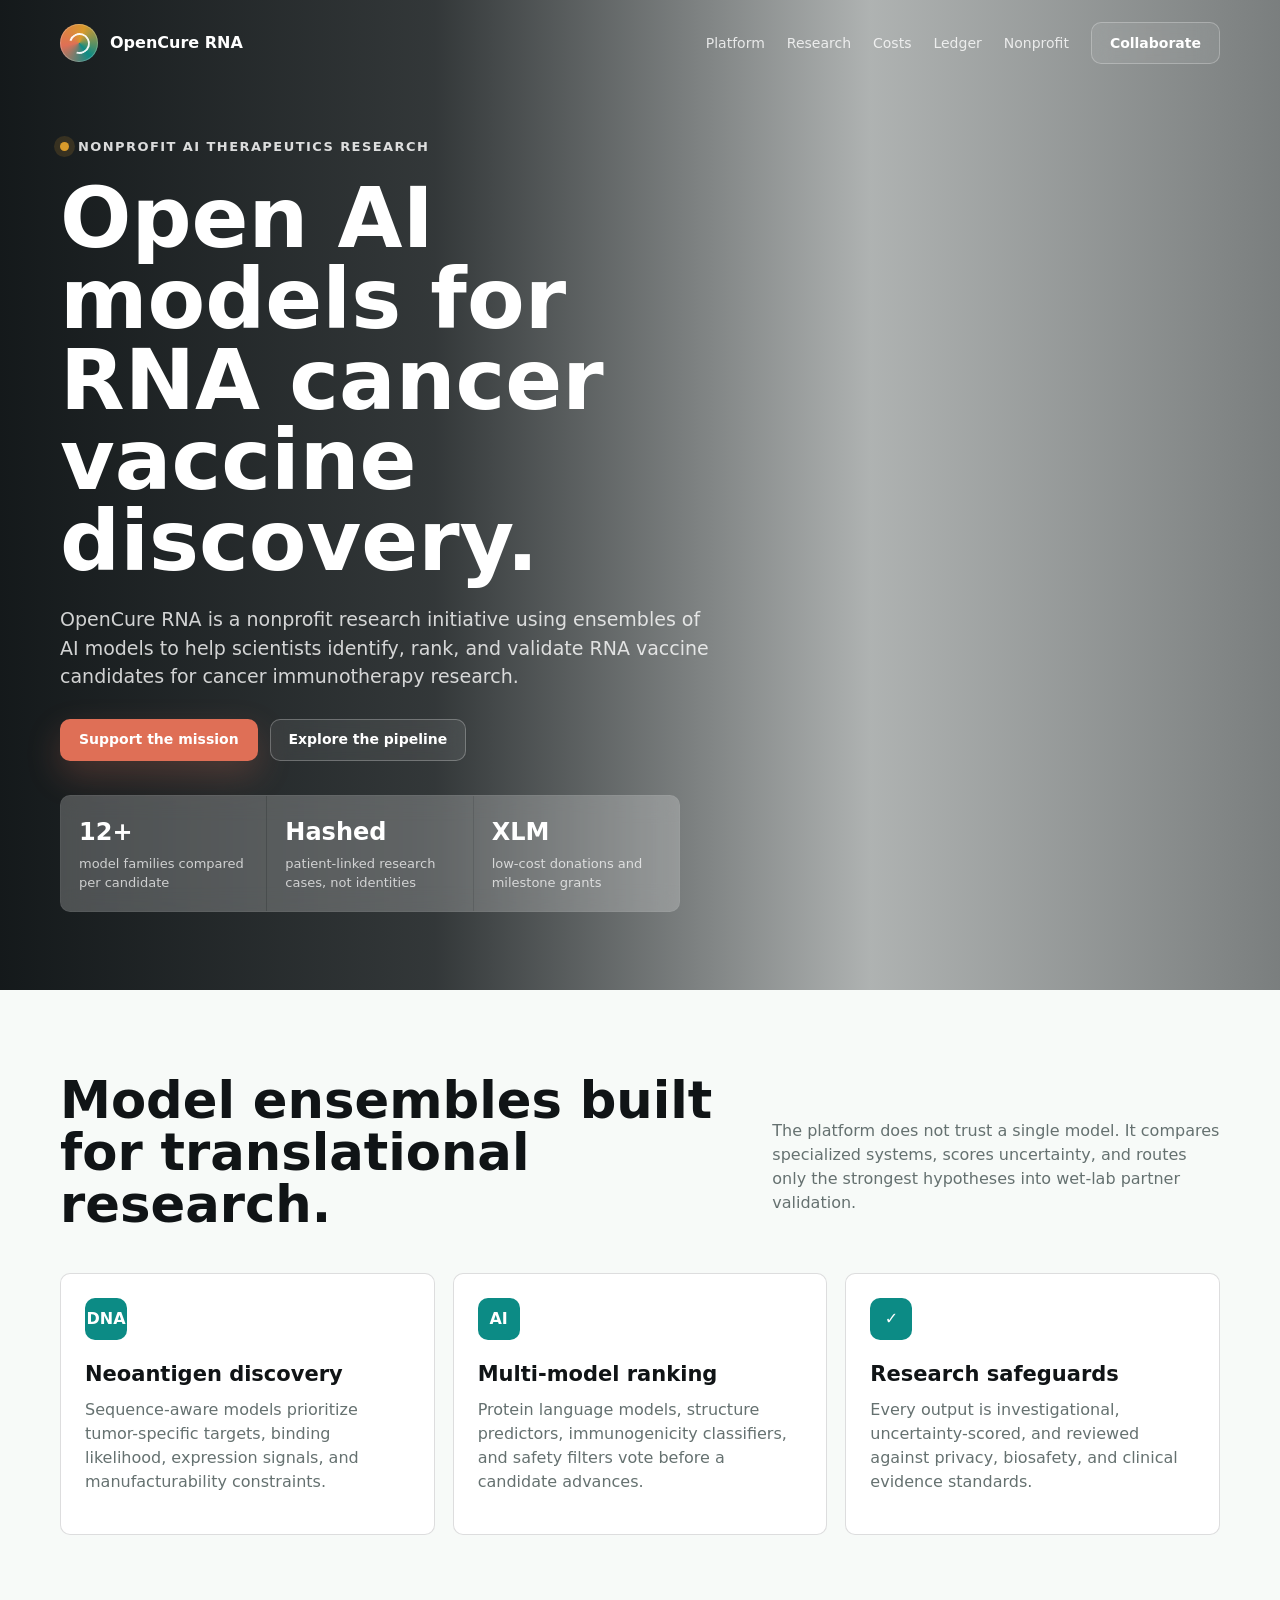
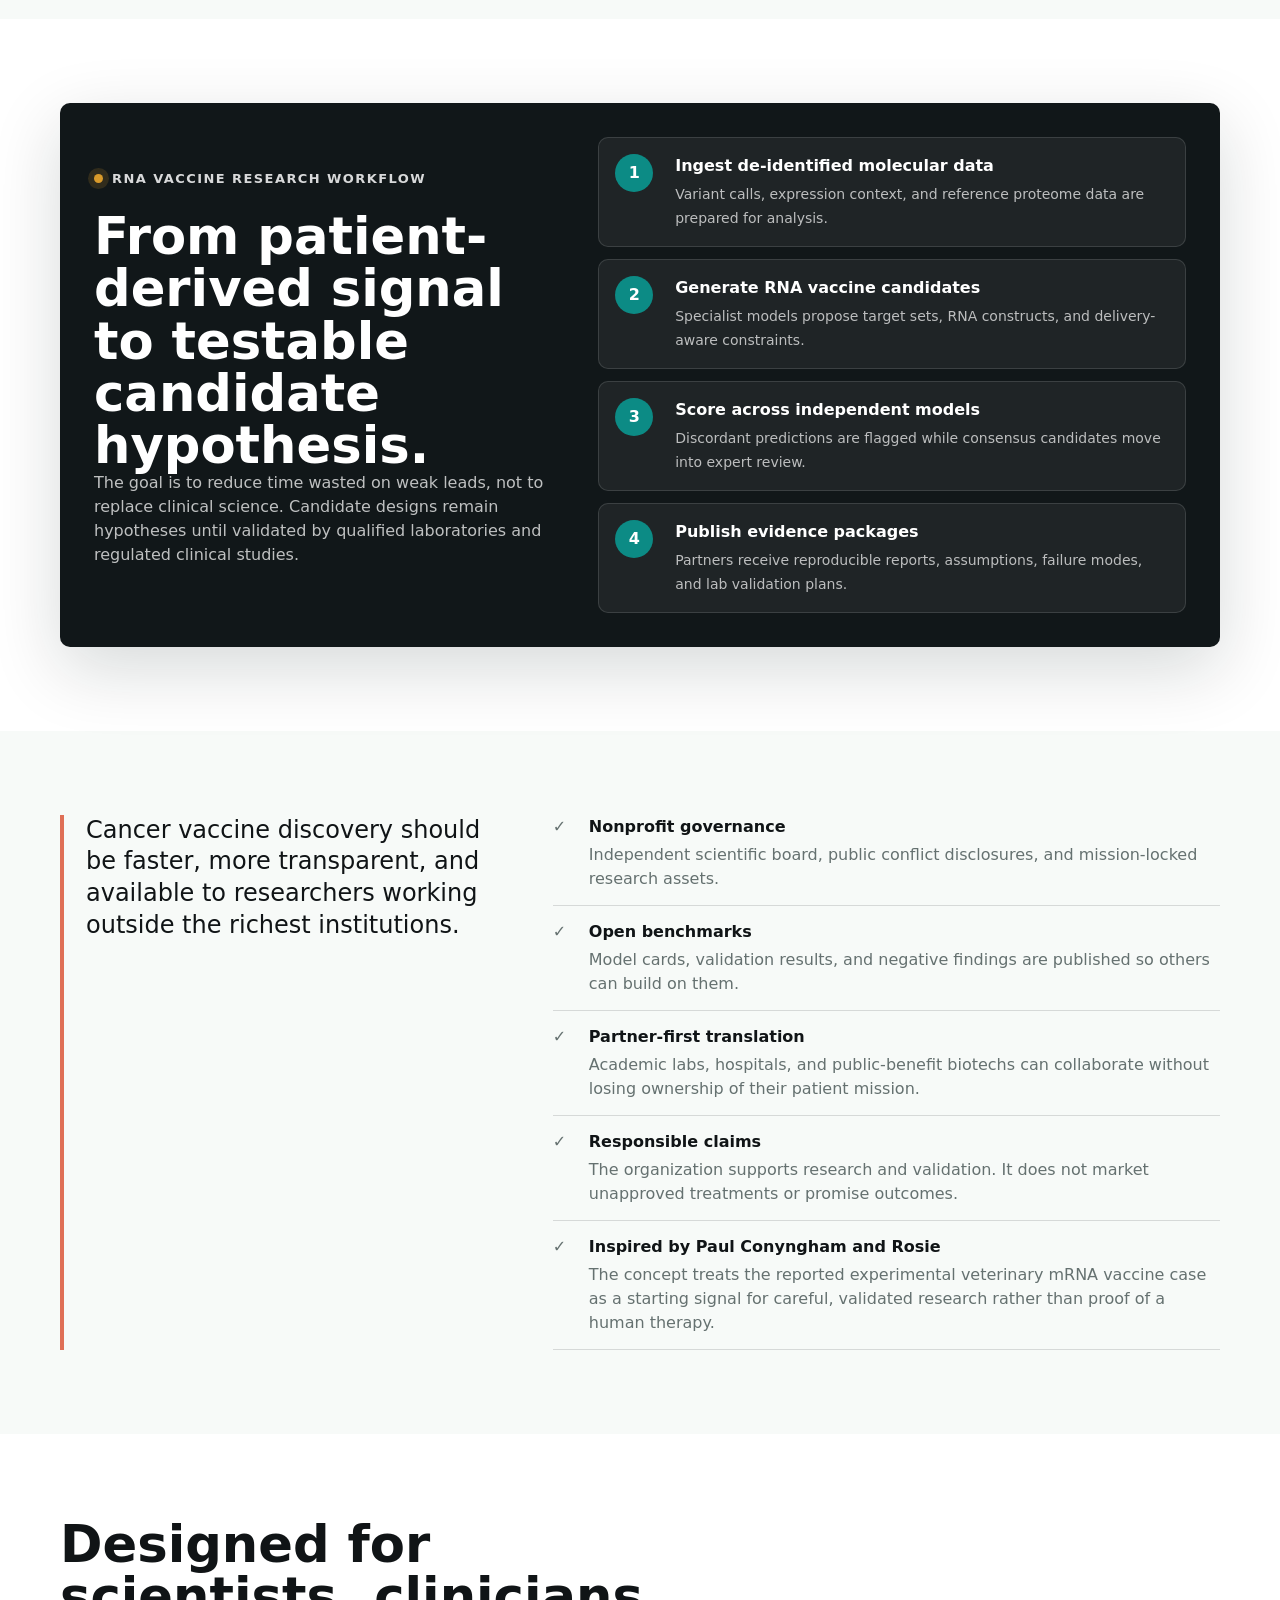
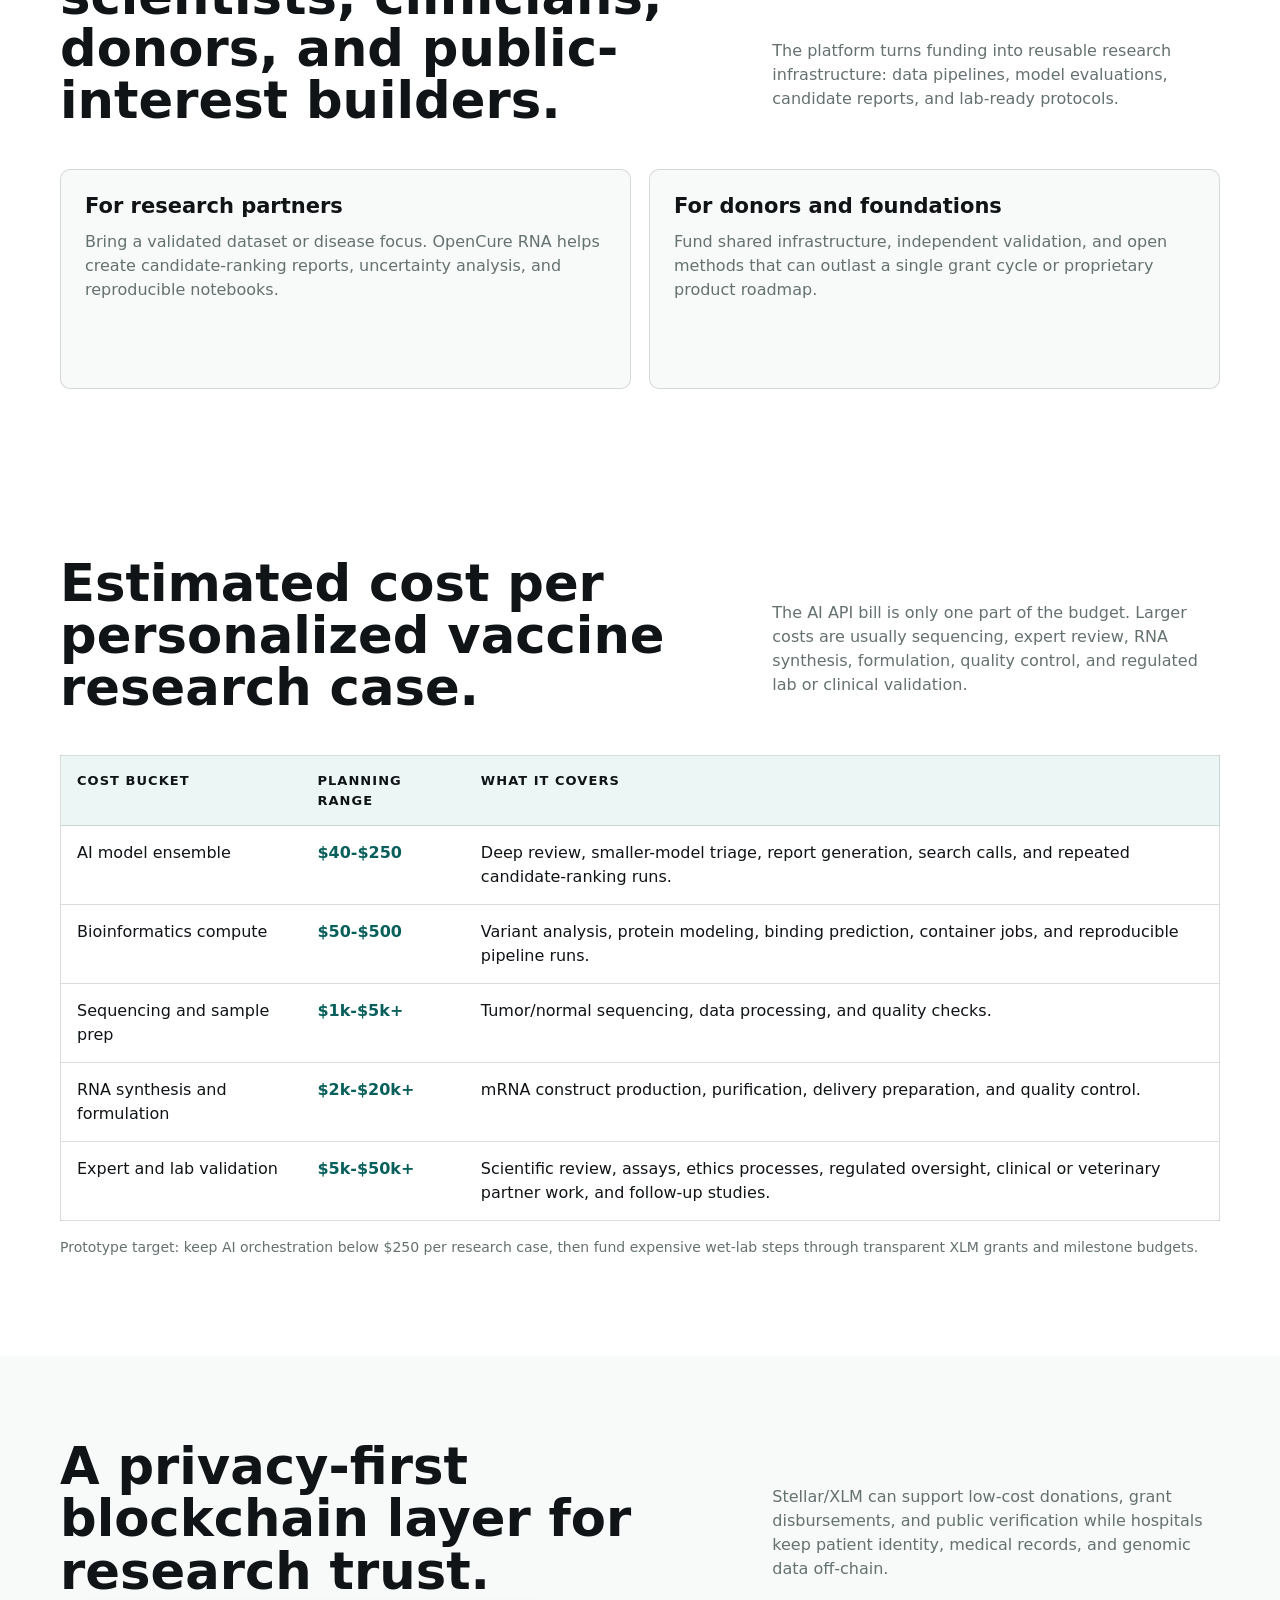
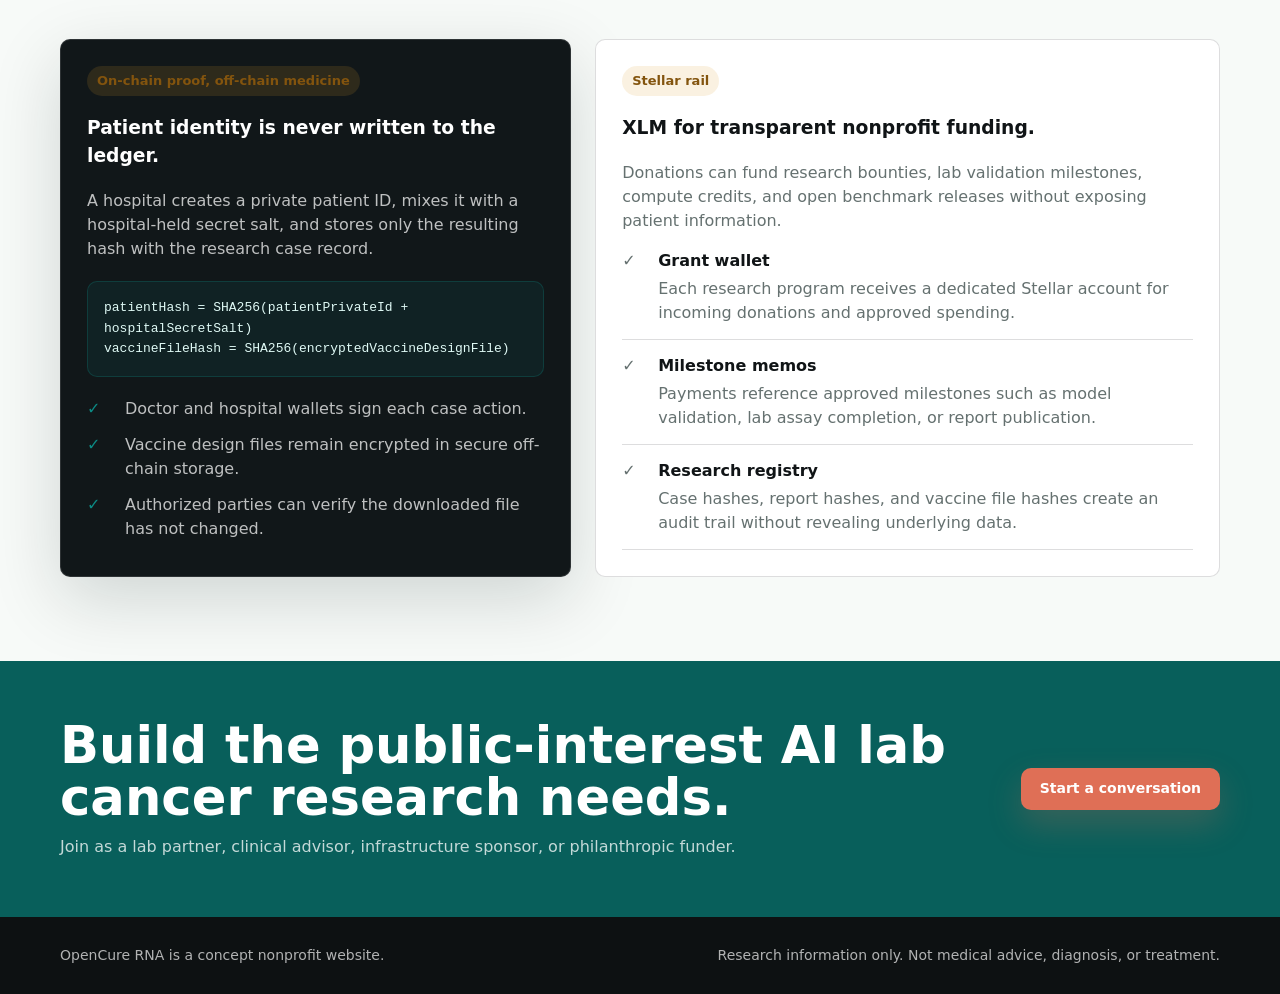
==== index.html @ 0e849177 "Add OpenCure RNA landing page" ====
<!doctype html>
<html lang="en">
<head>
  <meta charset="utf-8">
  <meta name="viewport" content="width=device-width, initial-scale=1">
  <title>OpenCure RNA | Nonprofit AI Cancer Vaccine Research</title>
  <meta name="description" content="A nonprofit AI research initiative using model ensembles to accelerate RNA cancer vaccine discovery.">
  <style>
    :root{--ink:#101416;--paper:#f7faf8;--muted:#657170;--line:rgba(16,20,22,.14);--teal:#0c8b85;--teal-dark:#085f5b;--coral:#df6f56;--amber:#d89a2b;--charcoal:#111719;--white:#fff;--radius:10px;--shadow:0 22px 70px rgba(9,22,24,.16)}
    *{box-sizing:border-box}html{scroll-behavior:smooth}body{margin:0;font-family:Inter,ui-sans-serif,system-ui,-apple-system,BlinkMacSystemFont,"Segoe UI",sans-serif;color:var(--ink);background:var(--paper);line-height:1.5}a{color:inherit;text-decoration:none}.shell{width:min(1160px,calc(100% - 40px));margin:auto}
    .hero{min-height:92vh;color:var(--white);background:linear-gradient(90deg,rgba(8,13,15,.95) 0%,rgba(8,13,15,.82) 34%,rgba(8,13,15,.30) 68%,rgba(8,13,15,.52) 100%),url("assets/rna-ai-hero.webp") center right/cover no-repeat;display:flex;flex-direction:column}.nav{display:flex;justify-content:space-between;align-items:center;gap:24px;padding:22px 0}.brand{display:flex;align-items:center;gap:12px;font-weight:800}.mark{width:38px;height:38px;border-radius:50%;display:grid;place-items:center;background:conic-gradient(from 140deg,var(--teal),var(--coral),var(--amber),var(--teal));box-shadow:0 0 0 1px rgba(255,255,255,.22) inset}.mark:before{content:"";width:17px;height:17px;border:2px solid rgba(255,255,255,.92);border-left-color:transparent;border-radius:50%;transform:rotate(-28deg)}.nav-links{display:flex;gap:22px;align-items:center;color:rgba(255,255,255,.8);font-size:14px}.nav-links a:hover{color:#fff}.button{display:inline-flex;align-items:center;justify-content:center;min-height:42px;padding:0 18px;border-radius:var(--radius);border:1px solid transparent;font-weight:750;font-size:14px;transition:.16s}.button:hover{transform:translateY(-1px)}.primary{background:var(--coral);color:#fff;box-shadow:0 14px 34px rgba(223,111,86,.24)}.secondary{border-color:rgba(255,255,255,.26);color:#fff;background:rgba(255,255,255,.08);backdrop-filter:blur(10px)}
    .hero-content{flex:1;display:grid;align-items:center;padding:48px 0 78px}.hero-copy{width:min(690px,100%)}.eyebrow{display:inline-flex;align-items:center;gap:9px;color:rgba(255,255,255,.84);font-size:13px;font-weight:800;text-transform:uppercase;letter-spacing:.11em;margin-bottom:22px}.eyebrow:before{content:"";width:9px;height:9px;border-radius:50%;background:var(--amber);box-shadow:0 0 0 6px rgba(216,154,43,.16)}h1,h2,h3,p{margin-top:0}h1{font-size:clamp(44px,7vw,84px);line-height:.96;margin-bottom:24px;max-width:820px}.hero-copy p{color:rgba(255,255,255,.8);font-size:19px;max-width:660px;margin-bottom:28px}.hero-actions{display:flex;flex-wrap:wrap;gap:12px;margin-bottom:34px}.hero-metrics{display:grid;grid-template-columns:repeat(3,minmax(120px,1fr));gap:1px;width:min(620px,100%);background:rgba(255,255,255,.16);border:1px solid rgba(255,255,255,.12);border-radius:var(--radius);overflow:hidden;backdrop-filter:blur(12px)}.metric{padding:18px;background:rgba(255,255,255,.08)}.metric strong{display:block;font-size:24px;margin-bottom:4px}.metric span{display:block;color:rgba(255,255,255,.72);font-size:13px}
    .section{padding:84px 0}.alt{background:#fff}.section-head{display:grid;grid-template-columns:minmax(0,.92fr) minmax(280px,.62fr);gap:48px;align-items:end;margin-bottom:42px}h2{font-size:clamp(32px,4vw,52px);line-height:1.02;margin-bottom:0}.section-head p,.card p,.note,.ledger-panel p{color:var(--muted)}.grid{display:grid;gap:18px}.three{grid-template-columns:repeat(3,minmax(0,1fr))}.two{grid-template-columns:repeat(2,minmax(0,1fr))}.card{border:1px solid var(--line);border-radius:var(--radius);background:#fff;padding:24px;min-height:220px}.alt .card{background:var(--paper)}.icon{width:42px;height:42px;display:grid;place-items:center;border-radius:var(--radius);color:#fff;background:var(--teal);margin-bottom:22px;font-weight:900}.card h3{font-size:21px;line-height:1.15;margin-bottom:12px}
    .pipeline{display:grid;grid-template-columns:.8fr 1fr;gap:34px;align-items:center;background:var(--charcoal);color:#fff;border-radius:var(--radius);padding:34px;box-shadow:var(--shadow)}.pipeline p{color:rgba(255,255,255,.73)}.steps{display:grid;gap:12px}.step{display:grid;grid-template-columns:46px 1fr;gap:14px;padding:16px;border:1px solid rgba(255,255,255,.13);border-radius:var(--radius);background:rgba(255,255,255,.06)}.step-num{width:38px;height:38px;border-radius:50%;display:grid;place-items:center;background:var(--teal);font-weight:800}.step strong{display:block;margin-bottom:4px}.step span{color:rgba(255,255,255,.7);font-size:14px}.manifesto{display:grid;grid-template-columns:minmax(280px,.8fr) minmax(0,1.2fr);gap:48px}.pledge{border-left:4px solid var(--coral);padding-left:22px}.pledge p{font-size:24px;line-height:1.32}.list{display:grid;gap:14px}.list-item{display:grid;grid-template-columns:24px 1fr;gap:12px;padding-bottom:14px;border-bottom:1px solid var(--line)}.check{color:var(--teal);font-weight:900}.list-item strong{display:block;margin-bottom:4px}.list-item span{color:var(--muted)}
    .cost-table{width:100%;border-collapse:collapse;border:1px solid var(--line);background:#fff}.cost-table th,.cost-table td{text-align:left;padding:15px 16px;border-bottom:1px solid var(--line);vertical-align:top}.cost-table th{background:rgba(12,139,133,.08);font-size:13px;text-transform:uppercase;letter-spacing:.08em}.cost-table tr:last-child td{border-bottom:0}.cost-table td:nth-child(2){font-weight:800;color:var(--teal-dark);white-space:nowrap}.note{font-size:14px;margin-top:16px}.ledger{display:grid;grid-template-columns:minmax(280px,.9fr) minmax(0,1.1fr);gap:24px}.ledger-panel{border-radius:var(--radius);border:1px solid var(--line);background:#fff;padding:26px}.ledger-panel.dark{background:var(--charcoal);color:#fff;border-color:rgba(255,255,255,.12);box-shadow:var(--shadow)}.ledger-panel.dark p,.ledger-panel.dark li{color:rgba(255,255,255,.73)}.pill{display:inline-flex;min-height:30px;align-items:center;padding:0 10px;border-radius:999px;background:rgba(216,154,43,.14);color:#83540e;font-size:13px;font-weight:800;margin-bottom:18px}.hash-box{margin:20px 0;padding:16px;border-radius:var(--radius);background:rgba(12,139,133,.1);border:1px solid rgba(12,139,133,.26);font:13px/1.6 Consolas,monospace;color:#dff9f5;overflow-wrap:anywhere}.ledger-list{display:grid;gap:12px;margin:0;padding:0;list-style:none}.ledger-list li{display:grid;grid-template-columns:28px 1fr;gap:10px}.cta{background:var(--teal-dark);color:#fff;padding:58px 0}.cta-inner{display:grid;grid-template-columns:minmax(0,1fr) auto;gap:32px;align-items:center}.cta h2{margin-bottom:12px}.cta p{color:rgba(255,255,255,.76);margin:0;max-width:680px}footer{background:#0d1112;color:rgba(255,255,255,.68);padding:28px 0;font-size:14px}.footer-inner{display:flex;justify-content:space-between;gap:20px;flex-wrap:wrap}
    @media(max-width:820px){.shell{width:min(100% - 28px,1160px)}.hero{min-height:auto;background:linear-gradient(180deg,rgba(8,13,15,.96) 0%,rgba(8,13,15,.78) 52%,rgba(8,13,15,.45) 100%),url("assets/rna-ai-hero.webp") center/cover no-repeat}.nav-links{display:none}.hero-content{padding:56px 0 52px}.hero-copy p{font-size:17px}.hero-metrics,.section-head,.three,.two,.pipeline,.manifesto,.ledger,.cta-inner{grid-template-columns:1fr}.section{padding:58px 0}.pipeline{padding:24px}}
  </style>
</head>
<body>
<header class="hero">
  <div class="shell"><nav class="nav" aria-label="Main navigation"><a class="brand" href="#"><span class="mark" aria-hidden="true"></span><span>OpenCure RNA</span></a><div class="nav-links"><a href="#platform">Platform</a><a href="#pipeline">Research</a><a href="#costs">Costs</a><a href="#ledger">Ledger</a><a href="#nonprofit">Nonprofit</a><a class="button secondary" href="#collaborate">Collaborate</a></div></nav></div>
  <div class="shell hero-content"><div class="hero-copy"><div class="eyebrow">Nonprofit AI therapeutics research</div><h1>Open AI models for RNA cancer vaccine discovery.</h1><p>OpenCure RNA is a nonprofit research initiative using ensembles of AI models to help scientists identify, rank, and validate RNA vaccine candidates for cancer immunotherapy research.</p><div class="hero-actions"><a class="button primary" href="#collaborate">Support the mission</a><a class="button secondary" href="#pipeline">Explore the pipeline</a></div><div class="hero-metrics"><div class="metric"><strong>12+</strong><span>model families compared per candidate</span></div><div class="metric"><strong>Hashed</strong><span>patient-linked research cases, not identities</span></div><div class="metric"><strong>XLM</strong><span>low-cost donations and milestone grants</span></div></div></div></div>
</header>
<main>
<section class="section" id="platform"><div class="shell"><div class="section-head"><h2>Model ensembles built for translational research.</h2><p>The platform does not trust a single model. It compares specialized systems, scores uncertainty, and routes only the strongest hypotheses into wet-lab partner validation.</p></div><div class="grid three"><article class="card"><div class="icon">DNA</div><h3>Neoantigen discovery</h3><p>Sequence-aware models prioritize tumor-specific targets, binding likelihood, expression signals, and manufacturability constraints.</p></article><article class="card"><div class="icon">AI</div><h3>Multi-model ranking</h3><p>Protein language models, structure predictors, immunogenicity classifiers, and safety filters vote before a candidate advances.</p></article><article class="card"><div class="icon">✓</div><h3>Research safeguards</h3><p>Every output is investigational, uncertainty-scored, and reviewed against privacy, biosafety, and clinical evidence standards.</p></article></div></div></section>
<section class="section alt" id="pipeline"><div class="shell"><div class="pipeline"><div><div class="eyebrow">RNA vaccine research workflow</div><h2>From patient-derived signal to testable candidate hypothesis.</h2><p>The goal is to reduce time wasted on weak leads, not to replace clinical science. Candidate designs remain hypotheses until validated by qualified laboratories and regulated clinical studies.</p></div><div class="steps"><div class="step"><div class="step-num">1</div><div><strong>Ingest de-identified molecular data</strong><span>Variant calls, expression context, and reference proteome data are prepared for analysis.</span></div></div><div class="step"><div class="step-num">2</div><div><strong>Generate RNA vaccine candidates</strong><span>Specialist models propose target sets, RNA constructs, and delivery-aware constraints.</span></div></div><div class="step"><div class="step-num">3</div><div><strong>Score across independent models</strong><span>Discordant predictions are flagged while consensus candidates move into expert review.</span></div></div><div class="step"><div class="step-num">4</div><div><strong>Publish evidence packages</strong><span>Partners receive reproducible reports, assumptions, failure modes, and lab validation plans.</span></div></div></div></div></div></section>
<section class="section" id="nonprofit"><div class="shell manifesto"><div class="pledge"><p>Cancer vaccine discovery should be faster, more transparent, and available to researchers working outside the richest institutions.</p></div><div class="list"><div class="list-item"><span class="check">✓</span><div><strong>Nonprofit governance</strong><span>Independent scientific board, public conflict disclosures, and mission-locked research assets.</span></div></div><div class="list-item"><span class="check">✓</span><div><strong>Open benchmarks</strong><span>Model cards, validation results, and negative findings are published so others can build on them.</span></div></div><div class="list-item"><span class="check">✓</span><div><strong>Partner-first translation</strong><span>Academic labs, hospitals, and public-benefit biotechs can collaborate without losing ownership of their patient mission.</span></div></div><div class="list-item"><span class="check">✓</span><div><strong>Responsible claims</strong><span>The organization supports research and validation. It does not market unapproved treatments or promise outcomes.</span></div></div><div class="list-item"><span class="check">✓</span><div><strong>Inspired by Paul Conyngham and Rosie</strong><span>The concept treats the reported experimental veterinary mRNA vaccine case as a starting signal for careful, validated research rather than proof of a human therapy.</span></div></div></div></div></section>
<section class="section alt"><div class="shell"><div class="section-head"><h2>Designed for scientists, clinicians, donors, and public-interest builders.</h2><p>The platform turns funding into reusable research infrastructure: data pipelines, model evaluations, candidate reports, and lab-ready protocols.</p></div><div class="grid two"><article class="card"><h3>For research partners</h3><p>Bring a validated dataset or disease focus. OpenCure RNA helps create candidate-ranking reports, uncertainty analysis, and reproducible notebooks.</p></article><article class="card"><h3>For donors and foundations</h3><p>Fund shared infrastructure, independent validation, and open methods that can outlast a single grant cycle or proprietary product roadmap.</p></article></div></div></section>
<section class="section alt" id="costs"><div class="shell"><div class="section-head"><h2>Estimated cost per personalized vaccine research case.</h2><p>The AI API bill is only one part of the budget. Larger costs are usually sequencing, expert review, RNA synthesis, formulation, quality control, and regulated lab or clinical validation.</p></div><table class="cost-table"><thead><tr><th>Cost bucket</th><th>Planning range</th><th>What it covers</th></tr></thead><tbody><tr><td>AI model ensemble</td><td>$40-$250</td><td>Deep review, smaller-model triage, report generation, search calls, and repeated candidate-ranking runs.</td></tr><tr><td>Bioinformatics compute</td><td>$50-$500</td><td>Variant analysis, protein modeling, binding prediction, container jobs, and reproducible pipeline runs.</td></tr><tr><td>Sequencing and sample prep</td><td>$1k-$5k+</td><td>Tumor/normal sequencing, data processing, and quality checks.</td></tr><tr><td>RNA synthesis and formulation</td><td>$2k-$20k+</td><td>mRNA construct production, purification, delivery preparation, and quality control.</td></tr><tr><td>Expert and lab validation</td><td>$5k-$50k+</td><td>Scientific review, assays, ethics processes, regulated oversight, clinical or veterinary partner work, and follow-up studies.</td></tr></tbody></table><p class="note">Prototype target: keep AI orchestration below $250 per research case, then fund expensive wet-lab steps through transparent XLM grants and milestone budgets.</p></div></section>
<section class="section" id="ledger"><div class="shell"><div class="section-head"><h2>A privacy-first blockchain layer for research trust.</h2><p>Stellar/XLM can support low-cost donations, grant disbursements, and public verification while hospitals keep patient identity, medical records, and genomic data off-chain.</p></div><div class="ledger"><article class="ledger-panel dark"><span class="pill">On-chain proof, off-chain medicine</span><h3>Patient identity is never written to the ledger.</h3><p>A hospital creates a private patient ID, mixes it with a hospital-held secret salt, and stores only the resulting hash with the research case record.</p><div class="hash-box">patientHash = SHA256(patientPrivateId + hospitalSecretSalt)<br>vaccineFileHash = SHA256(encryptedVaccineDesignFile)</div><ul class="ledger-list"><li><span class="check">✓</span><span>Doctor and hospital wallets sign each case action.</span></li><li><span class="check">✓</span><span>Vaccine design files remain encrypted in secure off-chain storage.</span></li><li><span class="check">✓</span><span>Authorized parties can verify the downloaded file has not changed.</span></li></ul></article><article class="ledger-panel"><span class="pill">Stellar rail</span><h3>XLM for transparent nonprofit funding.</h3><p>Donations can fund research bounties, lab validation milestones, compute credits, and open benchmark releases without exposing patient information.</p><div class="list"><div class="list-item"><span class="check">✓</span><div><strong>Grant wallet</strong><span>Each research program receives a dedicated Stellar account for incoming donations and approved spending.</span></div></div><div class="list-item"><span class="check">✓</span><div><strong>Milestone memos</strong><span>Payments reference approved milestones such as model validation, lab assay completion, or report publication.</span></div></div><div class="list-item"><span class="check">✓</span><div><strong>Research registry</strong><span>Case hashes, report hashes, and vaccine file hashes create an audit trail without revealing underlying data.</span></div></div></div></article></div></div></section>
<section class="cta" id="collaborate"><div class="shell cta-inner"><div><h2>Build the public-interest AI lab cancer research needs.</h2><p>Join as a lab partner, clinical advisor, infrastructure sponsor, or philanthropic funder.</p></div><a class="button primary" href="mailto:research@opencurerna.org">Start a conversation</a></div></section>
</main>
<footer><div class="shell footer-inner"><span>OpenCure RNA is a concept nonprofit website.</span><span>Research information only. Not medical advice, diagnosis, or treatment.</span></div></footer>
</body>
</html>
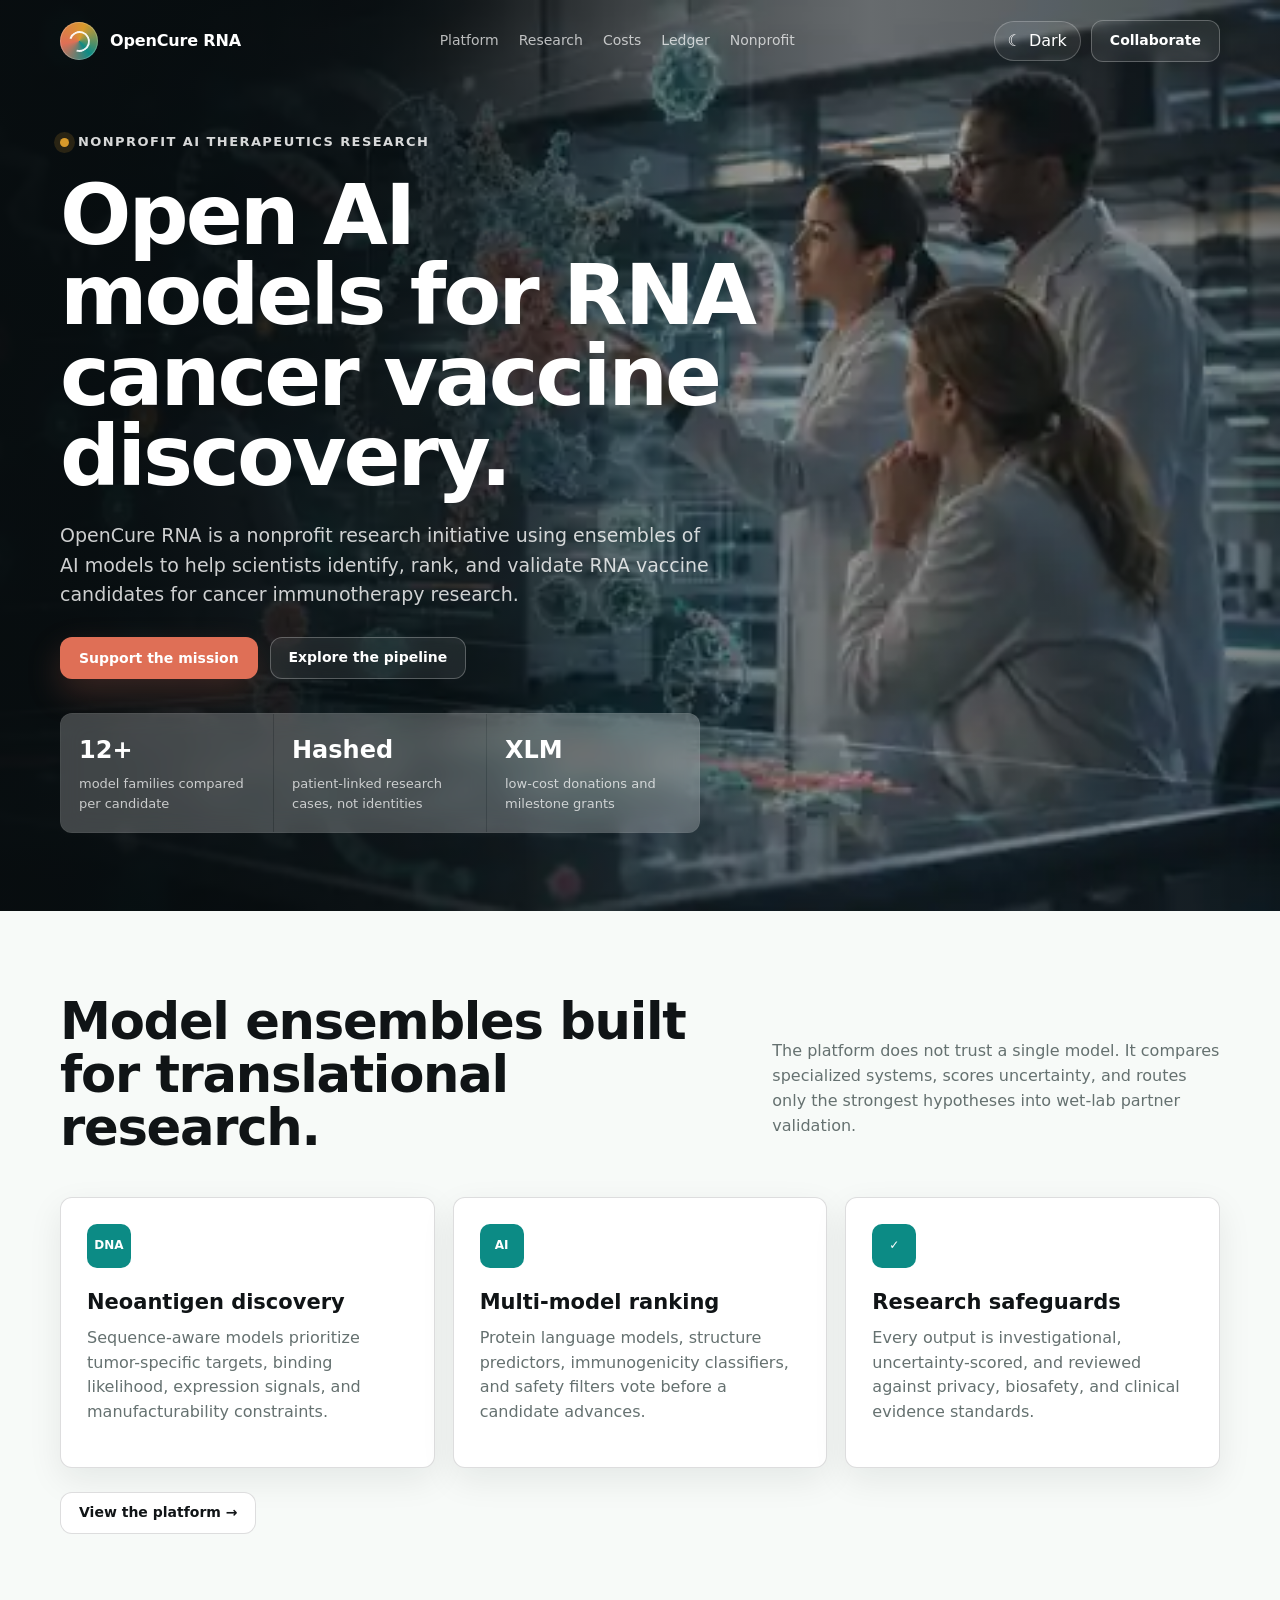
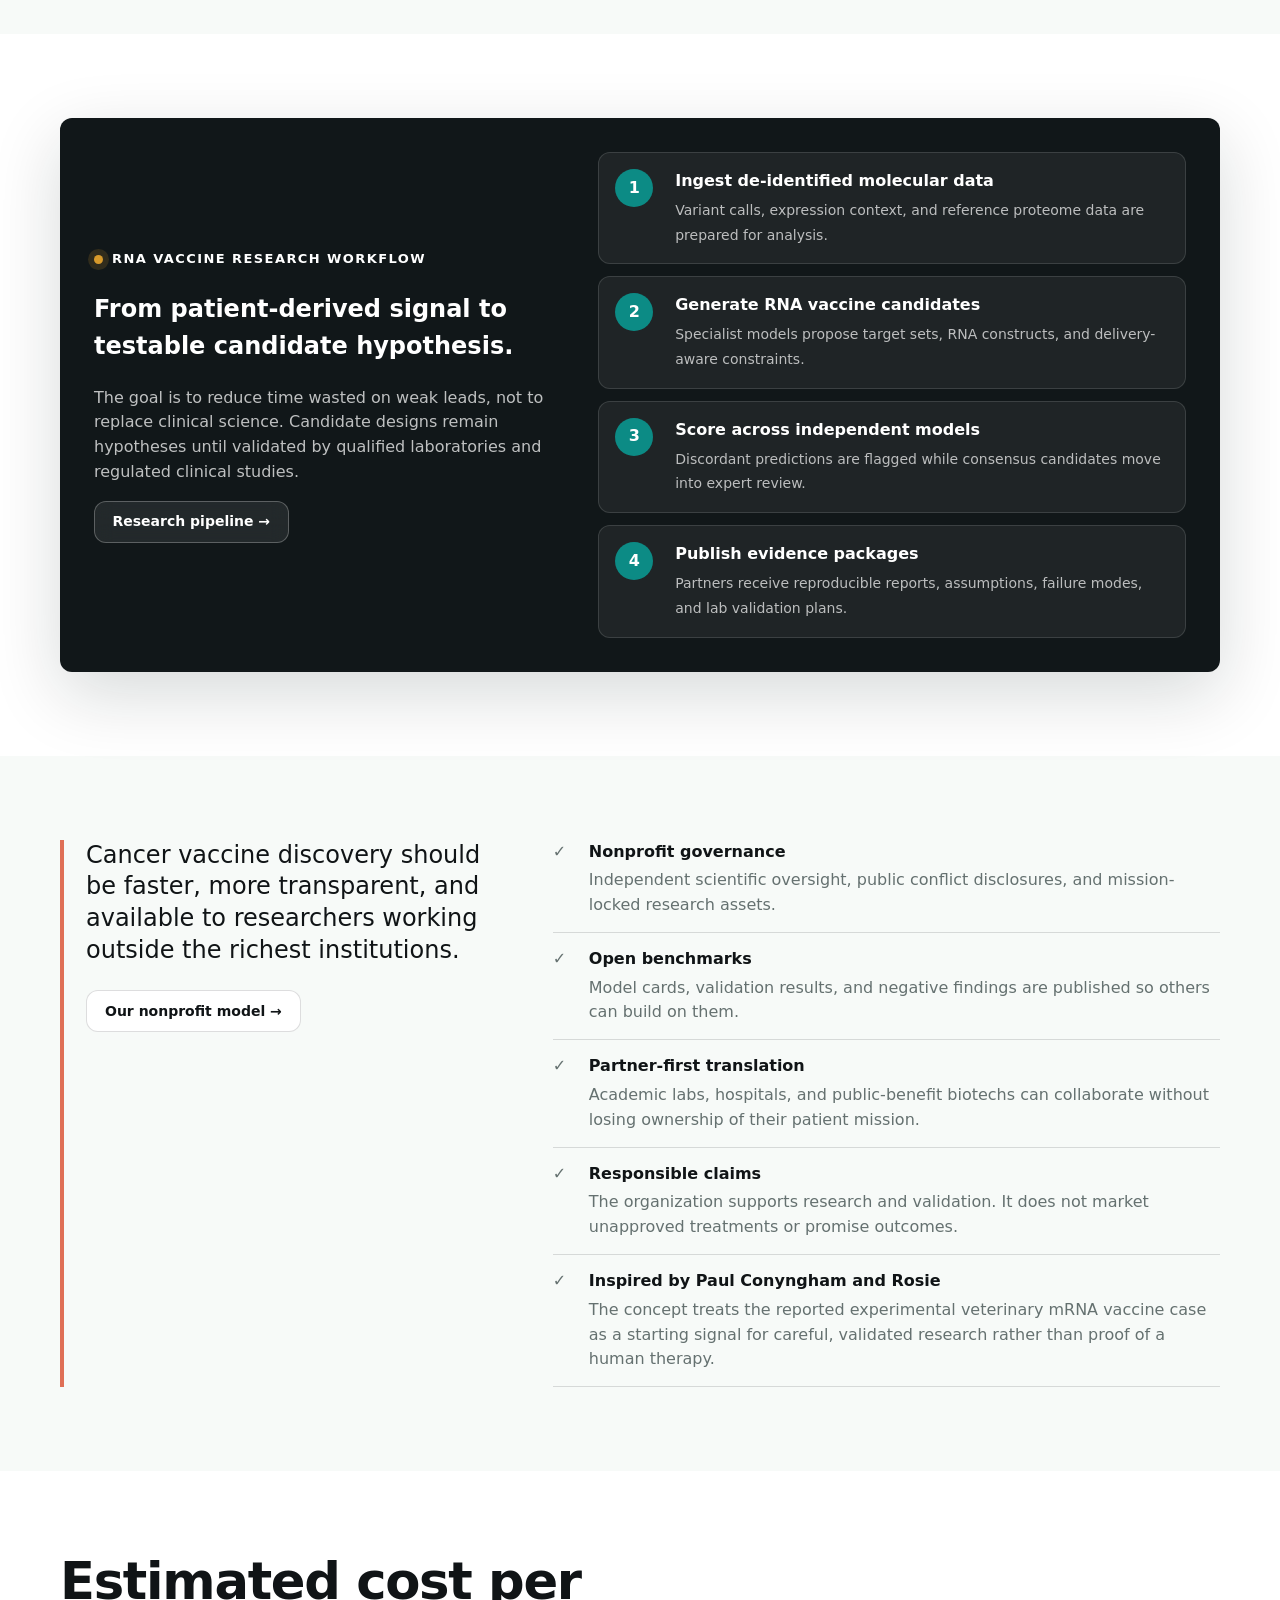
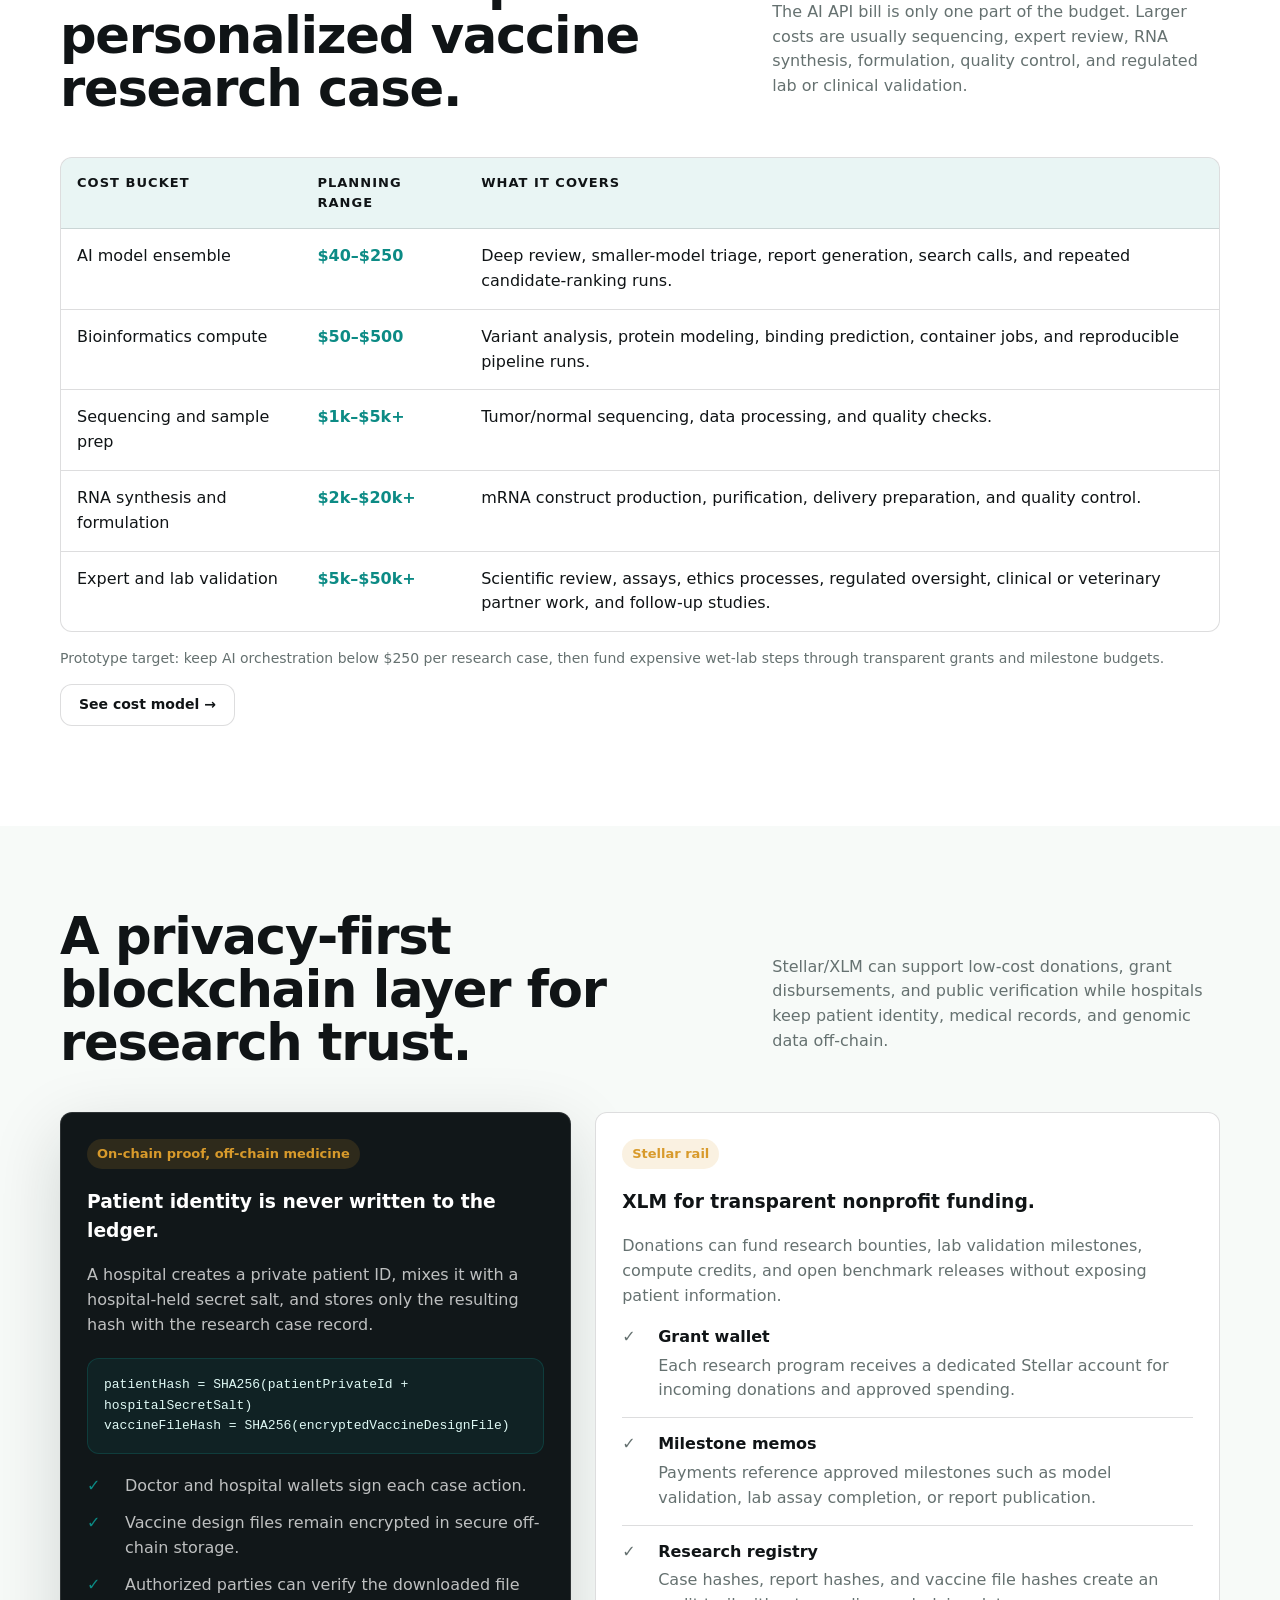
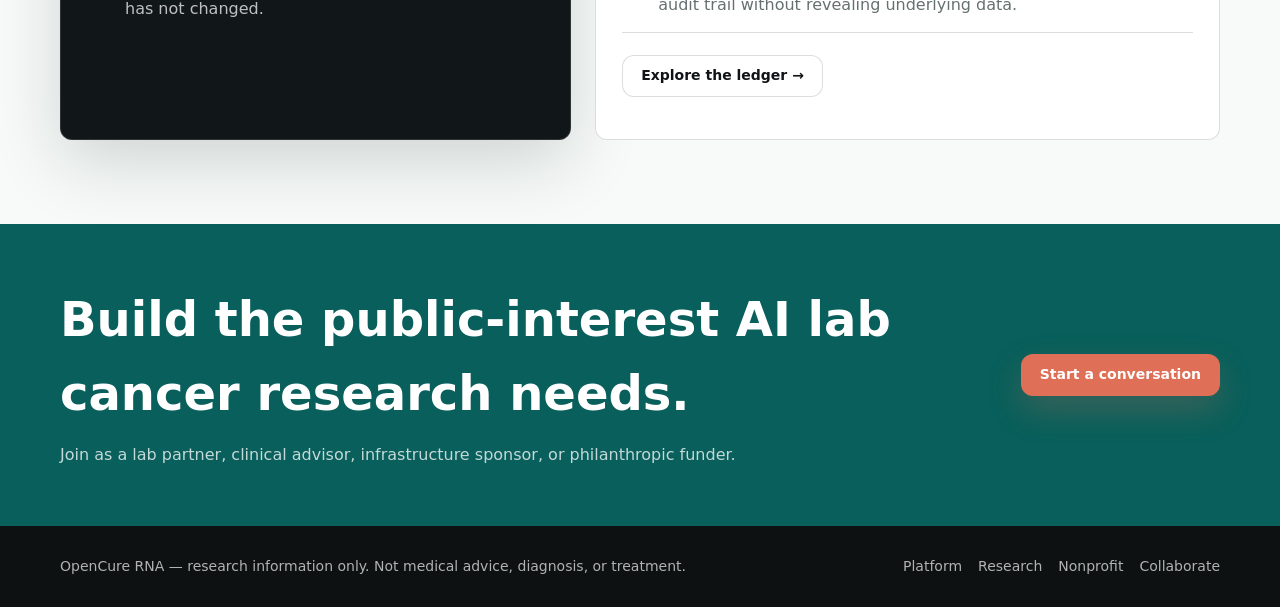
==== commit c74b328c: "Add theme toggle and connect landing page navigation" ====
--- a/index.html
+++ b/index.html
@@ -4,32 +4,127 @@
   <meta charset="utf-8">
   <meta name="viewport" content="width=device-width, initial-scale=1">
   <title>OpenCure RNA | Nonprofit AI Cancer Vaccine Research</title>
-  <meta name="description" content="A nonprofit AI research initiative using model ensembles to accelerate RNA cancer vaccine discovery.">
-  <style>
-    :root{--ink:#101416;--paper:#f7faf8;--muted:#657170;--line:rgba(16,20,22,.14);--teal:#0c8b85;--teal-dark:#085f5b;--coral:#df6f56;--amber:#d89a2b;--charcoal:#111719;--white:#fff;--radius:10px;--shadow:0 22px 70px rgba(9,22,24,.16)}
-    *{box-sizing:border-box}html{scroll-behavior:smooth}body{margin:0;font-family:Inter,ui-sans-serif,system-ui,-apple-system,BlinkMacSystemFont,"Segoe UI",sans-serif;color:var(--ink);background:var(--paper);line-height:1.5}a{color:inherit;text-decoration:none}.shell{width:min(1160px,calc(100% - 40px));margin:auto}
-    .hero{min-height:92vh;color:var(--white);background:linear-gradient(90deg,rgba(8,13,15,.95) 0%,rgba(8,13,15,.82) 34%,rgba(8,13,15,.30) 68%,rgba(8,13,15,.52) 100%),url("assets/rna-ai-hero.webp") center right/cover no-repeat;display:flex;flex-direction:column}.nav{display:flex;justify-content:space-between;align-items:center;gap:24px;padding:22px 0}.brand{display:flex;align-items:center;gap:12px;font-weight:800}.mark{width:38px;height:38px;border-radius:50%;display:grid;place-items:center;background:conic-gradient(from 140deg,var(--teal),var(--coral),var(--amber),var(--teal));box-shadow:0 0 0 1px rgba(255,255,255,.22) inset}.mark:before{content:"";width:17px;height:17px;border:2px solid rgba(255,255,255,.92);border-left-color:transparent;border-radius:50%;transform:rotate(-28deg)}.nav-links{display:flex;gap:22px;align-items:center;color:rgba(255,255,255,.8);font-size:14px}.nav-links a:hover{color:#fff}.button{display:inline-flex;align-items:center;justify-content:center;min-height:42px;padding:0 18px;border-radius:var(--radius);border:1px solid transparent;font-weight:750;font-size:14px;transition:.16s}.button:hover{transform:translateY(-1px)}.primary{background:var(--coral);color:#fff;box-shadow:0 14px 34px rgba(223,111,86,.24)}.secondary{border-color:rgba(255,255,255,.26);color:#fff;background:rgba(255,255,255,.08);backdrop-filter:blur(10px)}
-    .hero-content{flex:1;display:grid;align-items:center;padding:48px 0 78px}.hero-copy{width:min(690px,100%)}.eyebrow{display:inline-flex;align-items:center;gap:9px;color:rgba(255,255,255,.84);font-size:13px;font-weight:800;text-transform:uppercase;letter-spacing:.11em;margin-bottom:22px}.eyebrow:before{content:"";width:9px;height:9px;border-radius:50%;background:var(--amber);box-shadow:0 0 0 6px rgba(216,154,43,.16)}h1,h2,h3,p{margin-top:0}h1{font-size:clamp(44px,7vw,84px);line-height:.96;margin-bottom:24px;max-width:820px}.hero-copy p{color:rgba(255,255,255,.8);font-size:19px;max-width:660px;margin-bottom:28px}.hero-actions{display:flex;flex-wrap:wrap;gap:12px;margin-bottom:34px}.hero-metrics{display:grid;grid-template-columns:repeat(3,minmax(120px,1fr));gap:1px;width:min(620px,100%);background:rgba(255,255,255,.16);border:1px solid rgba(255,255,255,.12);border-radius:var(--radius);overflow:hidden;backdrop-filter:blur(12px)}.metric{padding:18px;background:rgba(255,255,255,.08)}.metric strong{display:block;font-size:24px;margin-bottom:4px}.metric span{display:block;color:rgba(255,255,255,.72);font-size:13px}
-    .section{padding:84px 0}.alt{background:#fff}.section-head{display:grid;grid-template-columns:minmax(0,.92fr) minmax(280px,.62fr);gap:48px;align-items:end;margin-bottom:42px}h2{font-size:clamp(32px,4vw,52px);line-height:1.02;margin-bottom:0}.section-head p,.card p,.note,.ledger-panel p{color:var(--muted)}.grid{display:grid;gap:18px}.three{grid-template-columns:repeat(3,minmax(0,1fr))}.two{grid-template-columns:repeat(2,minmax(0,1fr))}.card{border:1px solid var(--line);border-radius:var(--radius);background:#fff;padding:24px;min-height:220px}.alt .card{background:var(--paper)}.icon{width:42px;height:42px;display:grid;place-items:center;border-radius:var(--radius);color:#fff;background:var(--teal);margin-bottom:22px;font-weight:900}.card h3{font-size:21px;line-height:1.15;margin-bottom:12px}
-    .pipeline{display:grid;grid-template-columns:.8fr 1fr;gap:34px;align-items:center;background:var(--charcoal);color:#fff;border-radius:var(--radius);padding:34px;box-shadow:var(--shadow)}.pipeline p{color:rgba(255,255,255,.73)}.steps{display:grid;gap:12px}.step{display:grid;grid-template-columns:46px 1fr;gap:14px;padding:16px;border:1px solid rgba(255,255,255,.13);border-radius:var(--radius);background:rgba(255,255,255,.06)}.step-num{width:38px;height:38px;border-radius:50%;display:grid;place-items:center;background:var(--teal);font-weight:800}.step strong{display:block;margin-bottom:4px}.step span{color:rgba(255,255,255,.7);font-size:14px}.manifesto{display:grid;grid-template-columns:minmax(280px,.8fr) minmax(0,1.2fr);gap:48px}.pledge{border-left:4px solid var(--coral);padding-left:22px}.pledge p{font-size:24px;line-height:1.32}.list{display:grid;gap:14px}.list-item{display:grid;grid-template-columns:24px 1fr;gap:12px;padding-bottom:14px;border-bottom:1px solid var(--line)}.check{color:var(--teal);font-weight:900}.list-item strong{display:block;margin-bottom:4px}.list-item span{color:var(--muted)}
-    .cost-table{width:100%;border-collapse:collapse;border:1px solid var(--line);background:#fff}.cost-table th,.cost-table td{text-align:left;padding:15px 16px;border-bottom:1px solid var(--line);vertical-align:top}.cost-table th{background:rgba(12,139,133,.08);font-size:13px;text-transform:uppercase;letter-spacing:.08em}.cost-table tr:last-child td{border-bottom:0}.cost-table td:nth-child(2){font-weight:800;color:var(--teal-dark);white-space:nowrap}.note{font-size:14px;margin-top:16px}.ledger{display:grid;grid-template-columns:minmax(280px,.9fr) minmax(0,1.1fr);gap:24px}.ledger-panel{border-radius:var(--radius);border:1px solid var(--line);background:#fff;padding:26px}.ledger-panel.dark{background:var(--charcoal);color:#fff;border-color:rgba(255,255,255,.12);box-shadow:var(--shadow)}.ledger-panel.dark p,.ledger-panel.dark li{color:rgba(255,255,255,.73)}.pill{display:inline-flex;min-height:30px;align-items:center;padding:0 10px;border-radius:999px;background:rgba(216,154,43,.14);color:#83540e;font-size:13px;font-weight:800;margin-bottom:18px}.hash-box{margin:20px 0;padding:16px;border-radius:var(--radius);background:rgba(12,139,133,.1);border:1px solid rgba(12,139,133,.26);font:13px/1.6 Consolas,monospace;color:#dff9f5;overflow-wrap:anywhere}.ledger-list{display:grid;gap:12px;margin:0;padding:0;list-style:none}.ledger-list li{display:grid;grid-template-columns:28px 1fr;gap:10px}.cta{background:var(--teal-dark);color:#fff;padding:58px 0}.cta-inner{display:grid;grid-template-columns:minmax(0,1fr) auto;gap:32px;align-items:center}.cta h2{margin-bottom:12px}.cta p{color:rgba(255,255,255,.76);margin:0;max-width:680px}footer{background:#0d1112;color:rgba(255,255,255,.68);padding:28px 0;font-size:14px}.footer-inner{display:flex;justify-content:space-between;gap:20px;flex-wrap:wrap}
-    @media(max-width:820px){.shell{width:min(100% - 28px,1160px)}.hero{min-height:auto;background:linear-gradient(180deg,rgba(8,13,15,.96) 0%,rgba(8,13,15,.78) 52%,rgba(8,13,15,.45) 100%),url("assets/rna-ai-hero.webp") center/cover no-repeat}.nav-links{display:none}.hero-content{padding:56px 0 52px}.hero-copy p{font-size:17px}.hero-metrics,.section-head,.three,.two,.pipeline,.manifesto,.ledger,.cta-inner{grid-template-columns:1fr}.section{padding:58px 0}.pipeline{padding:24px}}
-  </style>
+  <meta name="description" content="OpenCure RNA is a nonprofit AI research initiative using model ensembles to accelerate RNA cancer vaccine discovery.">
+  <script>try{document.documentElement.dataset.theme=localStorage.getItem('opencure-theme')||(matchMedia('(prefers-color-scheme: dark)').matches?'dark':'light')}catch(e){document.documentElement.dataset.theme='light'}</script>
+  <link rel="stylesheet" href="assets/site.css">
+  <script defer src="assets/theme.js"></script>
 </head>
 <body>
 <header class="hero">
-  <div class="shell"><nav class="nav" aria-label="Main navigation"><a class="brand" href="#"><span class="mark" aria-hidden="true"></span><span>OpenCure RNA</span></a><div class="nav-links"><a href="#platform">Platform</a><a href="#pipeline">Research</a><a href="#costs">Costs</a><a href="#ledger">Ledger</a><a href="#nonprofit">Nonprofit</a><a class="button secondary" href="#collaborate">Collaborate</a></div></nav></div>
-  <div class="shell hero-content"><div class="hero-copy"><div class="eyebrow">Nonprofit AI therapeutics research</div><h1>Open AI models for RNA cancer vaccine discovery.</h1><p>OpenCure RNA is a nonprofit research initiative using ensembles of AI models to help scientists identify, rank, and validate RNA vaccine candidates for cancer immunotherapy research.</p><div class="hero-actions"><a class="button primary" href="#collaborate">Support the mission</a><a class="button secondary" href="#pipeline">Explore the pipeline</a></div><div class="hero-metrics"><div class="metric"><strong>12+</strong><span>model families compared per candidate</span></div><div class="metric"><strong>Hashed</strong><span>patient-linked research cases, not identities</span></div><div class="metric"><strong>XLM</strong><span>low-cost donations and milestone grants</span></div></div></div></div>
+  <div class="shell">
+    <nav class="nav" aria-label="Main navigation">
+      <a class="brand" href="index.html"><span class="mark" aria-hidden="true"></span><span>OpenCure RNA</span></a>
+      <div class="nav-links">
+        <a href="platform.html">Platform</a>
+        <a href="research.html">Research</a>
+        <a href="costs.html">Costs</a>
+        <a href="ledger.html">Ledger</a>
+        <a href="nonprofit.html">Nonprofit</a>
+      </div>
+      <div class="nav-actions">
+        <button class="theme-toggle" type="button" data-theme-toggle><span data-theme-icon>☾</span><span class="theme-label" data-theme-label>Dark</span></button>
+        <a class="button secondary" href="collaborate.html">Collaborate</a>
+      </div>
+    </nav>
+  </div>
+
+  <div class="shell hero-content">
+    <div class="hero-copy">
+      <div class="eyebrow">Nonprofit AI therapeutics research</div>
+      <h1>Open AI models for RNA cancer vaccine discovery.</h1>
+      <p>OpenCure RNA is a nonprofit research initiative using ensembles of AI models to help scientists identify, rank, and validate RNA vaccine candidates for cancer immunotherapy research.</p>
+      <div class="hero-actions">
+        <a class="button primary" href="collaborate.html">Support the mission</a>
+        <a class="button secondary" href="research.html">Explore the pipeline</a>
+      </div>
+      <div class="hero-metrics" aria-label="Research model highlights">
+        <div class="metric"><strong>12+</strong><span>model families compared per candidate</span></div>
+        <div class="metric"><strong>Hashed</strong><span>patient-linked research cases, not identities</span></div>
+        <div class="metric"><strong>XLM</strong><span>low-cost donations and milestone grants</span></div>
+      </div>
+    </div>
+  </div>
 </header>
+
 <main>
-<section class="section" id="platform"><div class="shell"><div class="section-head"><h2>Model ensembles built for translational research.</h2><p>The platform does not trust a single model. It compares specialized systems, scores uncertainty, and routes only the strongest hypotheses into wet-lab partner validation.</p></div><div class="grid three"><article class="card"><div class="icon">DNA</div><h3>Neoantigen discovery</h3><p>Sequence-aware models prioritize tumor-specific targets, binding likelihood, expression signals, and manufacturability constraints.</p></article><article class="card"><div class="icon">AI</div><h3>Multi-model ranking</h3><p>Protein language models, structure predictors, immunogenicity classifiers, and safety filters vote before a candidate advances.</p></article><article class="card"><div class="icon">✓</div><h3>Research safeguards</h3><p>Every output is investigational, uncertainty-scored, and reviewed against privacy, biosafety, and clinical evidence standards.</p></article></div></div></section>
-<section class="section alt" id="pipeline"><div class="shell"><div class="pipeline"><div><div class="eyebrow">RNA vaccine research workflow</div><h2>From patient-derived signal to testable candidate hypothesis.</h2><p>The goal is to reduce time wasted on weak leads, not to replace clinical science. Candidate designs remain hypotheses until validated by qualified laboratories and regulated clinical studies.</p></div><div class="steps"><div class="step"><div class="step-num">1</div><div><strong>Ingest de-identified molecular data</strong><span>Variant calls, expression context, and reference proteome data are prepared for analysis.</span></div></div><div class="step"><div class="step-num">2</div><div><strong>Generate RNA vaccine candidates</strong><span>Specialist models propose target sets, RNA constructs, and delivery-aware constraints.</span></div></div><div class="step"><div class="step-num">3</div><div><strong>Score across independent models</strong><span>Discordant predictions are flagged while consensus candidates move into expert review.</span></div></div><div class="step"><div class="step-num">4</div><div><strong>Publish evidence packages</strong><span>Partners receive reproducible reports, assumptions, failure modes, and lab validation plans.</span></div></div></div></div></div></section>
-<section class="section" id="nonprofit"><div class="shell manifesto"><div class="pledge"><p>Cancer vaccine discovery should be faster, more transparent, and available to researchers working outside the richest institutions.</p></div><div class="list"><div class="list-item"><span class="check">✓</span><div><strong>Nonprofit governance</strong><span>Independent scientific board, public conflict disclosures, and mission-locked research assets.</span></div></div><div class="list-item"><span class="check">✓</span><div><strong>Open benchmarks</strong><span>Model cards, validation results, and negative findings are published so others can build on them.</span></div></div><div class="list-item"><span class="check">✓</span><div><strong>Partner-first translation</strong><span>Academic labs, hospitals, and public-benefit biotechs can collaborate without losing ownership of their patient mission.</span></div></div><div class="list-item"><span class="check">✓</span><div><strong>Responsible claims</strong><span>The organization supports research and validation. It does not market unapproved treatments or promise outcomes.</span></div></div><div class="list-item"><span class="check">✓</span><div><strong>Inspired by Paul Conyngham and Rosie</strong><span>The concept treats the reported experimental veterinary mRNA vaccine case as a starting signal for careful, validated research rather than proof of a human therapy.</span></div></div></div></div></section>
-<section class="section alt"><div class="shell"><div class="section-head"><h2>Designed for scientists, clinicians, donors, and public-interest builders.</h2><p>The platform turns funding into reusable research infrastructure: data pipelines, model evaluations, candidate reports, and lab-ready protocols.</p></div><div class="grid two"><article class="card"><h3>For research partners</h3><p>Bring a validated dataset or disease focus. OpenCure RNA helps create candidate-ranking reports, uncertainty analysis, and reproducible notebooks.</p></article><article class="card"><h3>For donors and foundations</h3><p>Fund shared infrastructure, independent validation, and open methods that can outlast a single grant cycle or proprietary product roadmap.</p></article></div></div></section>
-<section class="section alt" id="costs"><div class="shell"><div class="section-head"><h2>Estimated cost per personalized vaccine research case.</h2><p>The AI API bill is only one part of the budget. Larger costs are usually sequencing, expert review, RNA synthesis, formulation, quality control, and regulated lab or clinical validation.</p></div><table class="cost-table"><thead><tr><th>Cost bucket</th><th>Planning range</th><th>What it covers</th></tr></thead><tbody><tr><td>AI model ensemble</td><td>$40-$250</td><td>Deep review, smaller-model triage, report generation, search calls, and repeated candidate-ranking runs.</td></tr><tr><td>Bioinformatics compute</td><td>$50-$500</td><td>Variant analysis, protein modeling, binding prediction, container jobs, and reproducible pipeline runs.</td></tr><tr><td>Sequencing and sample prep</td><td>$1k-$5k+</td><td>Tumor/normal sequencing, data processing, and quality checks.</td></tr><tr><td>RNA synthesis and formulation</td><td>$2k-$20k+</td><td>mRNA construct production, purification, delivery preparation, and quality control.</td></tr><tr><td>Expert and lab validation</td><td>$5k-$50k+</td><td>Scientific review, assays, ethics processes, regulated oversight, clinical or veterinary partner work, and follow-up studies.</td></tr></tbody></table><p class="note">Prototype target: keep AI orchestration below $250 per research case, then fund expensive wet-lab steps through transparent XLM grants and milestone budgets.</p></div></section>
-<section class="section" id="ledger"><div class="shell"><div class="section-head"><h2>A privacy-first blockchain layer for research trust.</h2><p>Stellar/XLM can support low-cost donations, grant disbursements, and public verification while hospitals keep patient identity, medical records, and genomic data off-chain.</p></div><div class="ledger"><article class="ledger-panel dark"><span class="pill">On-chain proof, off-chain medicine</span><h3>Patient identity is never written to the ledger.</h3><p>A hospital creates a private patient ID, mixes it with a hospital-held secret salt, and stores only the resulting hash with the research case record.</p><div class="hash-box">patientHash = SHA256(patientPrivateId + hospitalSecretSalt)<br>vaccineFileHash = SHA256(encryptedVaccineDesignFile)</div><ul class="ledger-list"><li><span class="check">✓</span><span>Doctor and hospital wallets sign each case action.</span></li><li><span class="check">✓</span><span>Vaccine design files remain encrypted in secure off-chain storage.</span></li><li><span class="check">✓</span><span>Authorized parties can verify the downloaded file has not changed.</span></li></ul></article><article class="ledger-panel"><span class="pill">Stellar rail</span><h3>XLM for transparent nonprofit funding.</h3><p>Donations can fund research bounties, lab validation milestones, compute credits, and open benchmark releases without exposing patient information.</p><div class="list"><div class="list-item"><span class="check">✓</span><div><strong>Grant wallet</strong><span>Each research program receives a dedicated Stellar account for incoming donations and approved spending.</span></div></div><div class="list-item"><span class="check">✓</span><div><strong>Milestone memos</strong><span>Payments reference approved milestones such as model validation, lab assay completion, or report publication.</span></div></div><div class="list-item"><span class="check">✓</span><div><strong>Research registry</strong><span>Case hashes, report hashes, and vaccine file hashes create an audit trail without revealing underlying data.</span></div></div></div></article></div></div></section>
-<section class="cta" id="collaborate"><div class="shell cta-inner"><div><h2>Build the public-interest AI lab cancer research needs.</h2><p>Join as a lab partner, clinical advisor, infrastructure sponsor, or philanthropic funder.</p></div><a class="button primary" href="mailto:research@opencurerna.org">Start a conversation</a></div></section>
+  <section class="section" id="platform">
+    <div class="shell">
+      <div class="section-head">
+        <h2>Model ensembles built for translational research.</h2>
+        <p>The platform does not trust a single model. It compares specialized systems, scores uncertainty, and routes only the strongest hypotheses into wet-lab partner validation.</p>
+      </div>
+      <div class="grid three">
+        <article class="card"><div class="icon">DNA</div><h3>Neoantigen discovery</h3><p>Sequence-aware models prioritize tumor-specific targets, binding likelihood, expression signals, and manufacturability constraints.</p></article>
+        <article class="card"><div class="icon">AI</div><h3>Multi-model ranking</h3><p>Protein language models, structure predictors, immunogenicity classifiers, and safety filters vote before a candidate advances.</p></article>
+        <article class="card"><div class="icon">✓</div><h3>Research safeguards</h3><p>Every output is investigational, uncertainty-scored, and reviewed against privacy, biosafety, and clinical evidence standards.</p></article>
+      </div>
+      <p style="margin-top:24px"><a class="button outline" href="platform.html">View the platform →</a></p>
+    </div>
+  </section>
+
+  <section class="section alt" id="pipeline">
+    <div class="shell">
+      <div class="pipeline">
+        <div><div class="eyebrow">RNA vaccine research workflow</div><h2>From patient-derived signal to testable candidate hypothesis.</h2><p>The goal is to reduce time wasted on weak leads, not to replace clinical science. Candidate designs remain hypotheses until validated by qualified laboratories and regulated clinical studies.</p><a class="button secondary" href="research.html">Research pipeline →</a></div>
+        <div class="steps">
+          <div class="step"><div class="step-num">1</div><div><strong>Ingest de-identified molecular data</strong><span>Variant calls, expression context, and reference proteome data are prepared for analysis.</span></div></div>
+          <div class="step"><div class="step-num">2</div><div><strong>Generate RNA vaccine candidates</strong><span>Specialist models propose target sets, RNA constructs, and delivery-aware constraints.</span></div></div>
+          <div class="step"><div class="step-num">3</div><div><strong>Score across independent models</strong><span>Discordant predictions are flagged while consensus candidates move into expert review.</span></div></div>
+          <div class="step"><div class="step-num">4</div><div><strong>Publish evidence packages</strong><span>Partners receive reproducible reports, assumptions, failure modes, and lab validation plans.</span></div></div>
+        </div>
+      </div>
+    </div>
+  </section>
+
+  <section class="section" id="nonprofit">
+    <div class="shell manifesto">
+      <div class="pledge"><p>Cancer vaccine discovery should be faster, more transparent, and available to researchers working outside the richest institutions.</p><p style="margin-top:22px"><a class="button outline" href="nonprofit.html">Our nonprofit model →</a></p></div>
+      <div class="list">
+        <div class="list-item"><span class="check">✓</span><div><strong>Nonprofit governance</strong><span>Independent scientific oversight, public conflict disclosures, and mission-locked research assets.</span></div></div>
+        <div class="list-item"><span class="check">✓</span><div><strong>Open benchmarks</strong><span>Model cards, validation results, and negative findings are published so others can build on them.</span></div></div>
+        <div class="list-item"><span class="check">✓</span><div><strong>Partner-first translation</strong><span>Academic labs, hospitals, and public-benefit biotechs can collaborate without losing ownership of their patient mission.</span></div></div>
+        <div class="list-item"><span class="check">✓</span><div><strong>Responsible claims</strong><span>The organization supports research and validation. It does not market unapproved treatments or promise outcomes.</span></div></div>
+        <div class="list-item"><span class="check">✓</span><div><strong>Inspired by Paul Conyngham and Rosie</strong><span>The concept treats the reported experimental veterinary mRNA vaccine case as a starting signal for careful, validated research rather than proof of a human therapy.</span></div></div>
+      </div>
+    </div>
+  </section>
+
+  <section class="section alt" id="costs">
+    <div class="shell">
+      <div class="section-head"><h2>Estimated cost per personalized vaccine research case.</h2><p>The AI API bill is only one part of the budget. Larger costs are usually sequencing, expert review, RNA synthesis, formulation, quality control, and regulated lab or clinical validation.</p></div>
+      <table class="cost-table" aria-label="Estimated per-case research cost">
+        <thead><tr><th>Cost bucket</th><th>Planning range</th><th>What it covers</th></tr></thead>
+        <tbody>
+          <tr><td>AI model ensemble</td><td>$40–$250</td><td>Deep review, smaller-model triage, report generation, search calls, and repeated candidate-ranking runs.</td></tr>
+          <tr><td>Bioinformatics compute</td><td>$50–$500</td><td>Variant analysis, protein modeling, binding prediction, container jobs, and reproducible pipeline runs.</td></tr>
+          <tr><td>Sequencing and sample prep</td><td>$1k–$5k+</td><td>Tumor/normal sequencing, data processing, and quality checks.</td></tr>
+          <tr><td>RNA synthesis and formulation</td><td>$2k–$20k+</td><td>mRNA construct production, purification, delivery preparation, and quality control.</td></tr>
+          <tr><td>Expert and lab validation</td><td>$5k–$50k+</td><td>Scientific review, assays, ethics processes, regulated oversight, clinical or veterinary partner work, and follow-up studies.</td></tr>
+        </tbody>
+      </table>
+      <p class="note">Prototype target: keep AI orchestration below $250 per research case, then fund expensive wet-lab steps through transparent grants and milestone budgets.</p>
+      <p><a class="button outline" href="costs.html">See cost model →</a></p>
+    </div>
+  </section>
+
+  <section class="section" id="ledger">
+    <div class="shell">
+      <div class="section-head"><h2>A privacy-first blockchain layer for research trust.</h2><p>Stellar/XLM can support low-cost donations, grant disbursements, and public verification while hospitals keep patient identity, medical records, and genomic data off-chain.</p></div>
+      <div class="ledger">
+        <article class="ledger-panel dark"><span class="pill">On-chain proof, off-chain medicine</span><h3>Patient identity is never written to the ledger.</h3><p>A hospital creates a private patient ID, mixes it with a hospital-held secret salt, and stores only the resulting hash with the research case record.</p><div class="hash-box">patientHash = SHA256(patientPrivateId + hospitalSecretSalt)<br>vaccineFileHash = SHA256(encryptedVaccineDesignFile)</div><ul class="ledger-list"><li><span class="check">✓</span><span>Doctor and hospital wallets sign each case action.</span></li><li><span class="check">✓</span><span>Vaccine design files remain encrypted in secure off-chain storage.</span></li><li><span class="check">✓</span><span>Authorized parties can verify the downloaded file has not changed.</span></li></ul></article>
+        <article class="ledger-panel"><span class="pill">Stellar rail</span><h3>XLM for transparent nonprofit funding.</h3><p>Donations can fund research bounties, lab validation milestones, compute credits, and open benchmark releases without exposing patient information.</p><div class="list"><div class="list-item"><span class="check">✓</span><div><strong>Grant wallet</strong><span>Each research program receives a dedicated Stellar account for incoming donations and approved spending.</span></div></div><div class="list-item"><span class="check">✓</span><div><strong>Milestone memos</strong><span>Payments reference approved milestones such as model validation, lab assay completion, or report publication.</span></div></div><div class="list-item"><span class="check">✓</span><div><strong>Research registry</strong><span>Case hashes, report hashes, and vaccine file hashes create an audit trail without revealing underlying data.</span></div></div></div><p style="margin-top:22px"><a class="button outline" href="ledger.html">Explore the ledger →</a></p></article>
+      </div>
+    </div>
+  </section>
+
+  <section class="cta" id="collaborate">
+    <div class="shell cta-inner">
+      <div><h2>Build the public-interest AI lab cancer research needs.</h2><p>Join as a lab partner, clinical advisor, infrastructure sponsor, or philanthropic funder.</p></div>
+      <a class="button primary" href="collaborate.html">Start a conversation</a>
+    </div>
+  </section>
 </main>
-<footer><div class="shell footer-inner"><span>OpenCure RNA is a concept nonprofit website.</span><span>Research information only. Not medical advice, diagnosis, or treatment.</span></div></footer>
+
+<footer><div class="shell footer-inner"><span>OpenCure RNA — research information only. Not medical advice, diagnosis, or treatment.</span><div class="footer-links"><a href="platform.html">Platform</a><a href="research.html">Research</a><a href="nonprofit.html">Nonprofit</a><a href="collaborate.html">Collaborate</a></div></div></footer>
 </body>
 </html>
--- a/assets/site.css
+++ b/assets/site.css
@@ -0,0 +1,13 @@
+:root{--teal:#0c8b85;--teal-dark:#085f5b;--coral:#df6f56;--amber:#d89a2b;--radius:12px;--shadow:0 22px 70px rgba(9,22,24,.16)}
+html[data-theme="light"]{--bg:#f7faf8;--surface:#ffffff;--surface-2:#eef4f2;--ink:#101416;--muted:#657170;--line:rgba(16,20,22,.14);--nav:#0d1517;--nav-text:#fff;--soft-teal:rgba(12,139,133,.09);--shadow-card:0 12px 34px rgba(9,22,24,.08)}
+html[data-theme="dark"]{--bg:#091012;--surface:#101719;--surface-2:#151f21;--ink:#f3f8f7;--muted:#9fb0ae;--line:rgba(255,255,255,.12);--nav:#070b0c;--nav-text:#fff;--soft-teal:rgba(46,198,187,.12);--shadow-card:0 12px 34px rgba(0,0,0,.28)}
+*{box-sizing:border-box}html{scroll-behavior:smooth}body{margin:0;font-family:Inter,ui-sans-serif,system-ui,-apple-system,BlinkMacSystemFont,"Segoe UI",sans-serif;background:var(--bg);color:var(--ink);line-height:1.55;transition:background .22s ease,color .22s ease}a{color:inherit;text-decoration:none}button{font:inherit}.shell{width:min(1160px,calc(100% - 40px));margin:0 auto}.brand{display:flex;align-items:center;gap:12px;font-weight:800;letter-spacing:-.01em}.mark{width:38px;height:38px;border-radius:50%;display:grid;place-items:center;background:conic-gradient(from 140deg,var(--teal),var(--coral),var(--amber),var(--teal));box-shadow:0 0 0 1px rgba(255,255,255,.22) inset}.mark:before{content:"";width:17px;height:17px;border:2px solid rgba(255,255,255,.92);border-left-color:transparent;border-radius:50%;transform:rotate(-28deg)}
+.nav{display:flex;justify-content:space-between;align-items:center;gap:22px;padding:20px 0}.nav-links{display:flex;gap:20px;align-items:center;font-size:14px}.nav-links>a:not(.button){opacity:.78}.nav-links>a:hover{opacity:1}.nav-actions{display:flex;align-items:center;gap:10px}.theme-toggle{display:inline-flex;align-items:center;gap:7px;min-height:40px;padding:0 13px;border-radius:999px;border:1px solid rgba(255,255,255,.22);background:rgba(255,255,255,.08);color:#fff;cursor:pointer;transition:.16s ease}.theme-toggle:hover{background:rgba(255,255,255,.14);transform:translateY(-1px)}.button{display:inline-flex;align-items:center;justify-content:center;min-height:42px;padding:0 18px;border-radius:var(--radius);border:1px solid transparent;font-weight:750;font-size:14px;cursor:pointer;transition:transform .16s ease,filter .16s ease,background .16s ease}.button:hover{transform:translateY(-1px);filter:brightness(1.03)}.button.primary{background:var(--coral);color:#fff;box-shadow:0 14px 34px rgba(223,111,86,.24)}.button.secondary{border-color:rgba(255,255,255,.26);color:#fff;background:rgba(255,255,255,.08);backdrop-filter:blur(10px)}.button.outline{border-color:var(--line);color:var(--ink);background:var(--surface)}
+.hero{min-height:92vh;color:#fff;background:linear-gradient(90deg,rgba(8,13,15,.95) 0%,rgba(8,13,15,.82) 34%,rgba(8,13,15,.30) 68%,rgba(8,13,15,.52) 100%),url("rna-ai-hero.webp") center right/cover no-repeat;display:flex;flex-direction:column}.hero .nav-links{color:rgba(255,255,255,.9)}.hero-content{flex:1;display:grid;align-items:center;padding:48px 0 78px}.hero-copy{width:min(700px,100%)}.eyebrow{display:inline-flex;align-items:center;gap:9px;font-size:13px;font-weight:800;text-transform:uppercase;letter-spacing:.11em;margin-bottom:22px}.hero .eyebrow{color:rgba(255,255,255,.84)}.eyebrow:before{content:"";width:9px;height:9px;border-radius:50%;background:var(--amber);box-shadow:0 0 0 6px rgba(216,154,43,.16)}h1,h2,h3,p{margin-top:0}h1{font-size:clamp(44px,7vw,84px);line-height:.96;letter-spacing:-.035em;margin-bottom:24px;max-width:850px}.hero-copy>p{color:rgba(255,255,255,.8);font-size:19px;max-width:660px;margin-bottom:28px}.hero-actions{display:flex;flex-wrap:wrap;gap:12px;margin-bottom:34px}.hero-metrics{display:grid;grid-template-columns:repeat(3,minmax(120px,1fr));gap:1px;width:min(640px,100%);background:rgba(255,255,255,.16);border:1px solid rgba(255,255,255,.12);border-radius:var(--radius);overflow:hidden;backdrop-filter:blur(12px)}.metric{padding:18px;background:rgba(255,255,255,.08)}.metric strong{display:block;font-size:24px;margin-bottom:4px}.metric span{display:block;color:rgba(255,255,255,.72);font-size:13px}
+.topbar{background:var(--nav);color:var(--nav-text);position:sticky;top:0;z-index:30;box-shadow:0 1px 0 rgba(255,255,255,.08)}.page-hero{padding:88px 0 74px;background:radial-gradient(circle at 80% 5%,rgba(12,139,133,.18),transparent 36%),linear-gradient(135deg,var(--surface),var(--bg));border-bottom:1px solid var(--line)}.page-hero .eyebrow{color:var(--teal)}.page-hero h1{font-size:clamp(42px,6vw,72px);max-width:900px}.page-hero p{font-size:19px;color:var(--muted);max-width:760px;margin-bottom:28px}.breadcrumb{display:flex;gap:9px;align-items:center;color:var(--muted);font-size:13px;margin-bottom:20px}.breadcrumb a:hover{color:var(--teal)}
+.section{padding:84px 0}.section.alt{background:var(--surface)}.section-head{display:grid;grid-template-columns:minmax(0,.92fr) minmax(280px,.62fr);gap:48px;align-items:end;margin-bottom:42px}.section-head.single{grid-template-columns:1fr}.section-head h2{font-size:clamp(32px,4vw,52px);line-height:1.04;letter-spacing:-.025em;margin-bottom:0}.section-head p,.card p,.note,.ledger-panel p{color:var(--muted)}.grid{display:grid;gap:18px}.grid.three{grid-template-columns:repeat(3,minmax(0,1fr))}.grid.two{grid-template-columns:repeat(2,minmax(0,1fr))}.card{border:1px solid var(--line);border-radius:var(--radius);background:var(--surface);padding:26px;min-height:220px;box-shadow:var(--shadow-card)}.alt .card{background:var(--bg)}.card h3{font-size:21px;line-height:1.15;margin-bottom:12px}.icon{width:44px;height:44px;display:grid;place-items:center;border-radius:10px;color:#fff;background:var(--teal);margin-bottom:22px;font-weight:900;font-size:12px}.kicker{color:var(--teal);font-weight:800;font-size:13px;text-transform:uppercase;letter-spacing:.08em;margin-bottom:10px}.feature-row{display:grid;grid-template-columns:repeat(4,minmax(0,1fr));gap:14px}.feature{padding:20px;border:1px solid var(--line);border-radius:var(--radius);background:var(--surface)}.feature strong{display:block;margin-bottom:7px}.feature span{font-size:14px;color:var(--muted)}
+.pipeline{display:grid;grid-template-columns:.8fr 1fr;gap:34px;align-items:center;background:#111719;color:#fff;border-radius:var(--radius);padding:34px;box-shadow:var(--shadow)}.pipeline p{color:rgba(255,255,255,.73)}.steps{display:grid;gap:12px}.step{display:grid;grid-template-columns:46px 1fr;gap:14px;padding:16px;border:1px solid rgba(255,255,255,.13);border-radius:var(--radius);background:rgba(255,255,255,.06)}.step-num{width:38px;height:38px;border-radius:50%;display:grid;place-items:center;background:var(--teal);font-weight:800}.step strong{display:block;margin-bottom:4px}.step span{color:rgba(255,255,255,.70);font-size:14px}.manifesto{display:grid;grid-template-columns:minmax(280px,.8fr) minmax(0,1.2fr);gap:48px}.pledge{border-left:4px solid var(--coral);padding-left:22px}.pledge p{font-size:24px;line-height:1.32}.list{display:grid;gap:14px}.list-item{display:grid;grid-template-columns:24px 1fr;gap:12px;padding-bottom:14px;border-bottom:1px solid var(--line)}.check{color:var(--teal);font-weight:900}.list-item strong{display:block;margin-bottom:4px}.list-item span{color:var(--muted)}
+.cost-table{width:100%;border-collapse:separate;border-spacing:0;border:1px solid var(--line);background:var(--surface);border-radius:var(--radius);overflow:hidden}.cost-table th,.cost-table td{text-align:left;padding:15px 16px;border-bottom:1px solid var(--line);vertical-align:top}.cost-table th{background:var(--soft-teal);font-size:13px;text-transform:uppercase;letter-spacing:.08em}.cost-table tr:last-child td{border-bottom:0}.cost-table td:nth-child(2){font-weight:800;color:var(--teal);white-space:nowrap}.note{font-size:14px;margin-top:16px}.ledger{display:grid;grid-template-columns:minmax(280px,.9fr) minmax(0,1.1fr);gap:24px}.ledger-panel{border-radius:var(--radius);border:1px solid var(--line);background:var(--surface);padding:26px}.ledger-panel.dark{background:#111719;color:#fff;border-color:rgba(255,255,255,.12);box-shadow:var(--shadow)}.ledger-panel.dark p,.ledger-panel.dark li{color:rgba(255,255,255,.73)}.pill{display:inline-flex;min-height:30px;align-items:center;padding:0 10px;border-radius:999px;background:rgba(216,154,43,.14);color:var(--amber);font-size:13px;font-weight:800;margin-bottom:18px}.hash-box{margin:20px 0;padding:16px;border-radius:var(--radius);background:rgba(12,139,133,.1);border:1px solid rgba(12,139,133,.26);font:13px/1.6 Consolas,monospace;color:#dff9f5;overflow-wrap:anywhere}.ledger-list{display:grid;gap:12px;margin:0;padding:0;list-style:none}.ledger-list li{display:grid;grid-template-columns:28px 1fr;gap:10px}.cta{background:var(--teal-dark);color:#fff;padding:58px 0}.cta-inner{display:grid;grid-template-columns:minmax(0,1fr) auto;gap:32px;align-items:center}.cta h2{font-size:clamp(30px,4vw,48px);margin-bottom:12px}.cta p{color:rgba(255,255,255,.76);margin:0;max-width:680px}.form-card{max-width:760px}.form-grid{display:grid;grid-template-columns:1fr 1fr;gap:16px}.field{display:grid;gap:7px}.field.full{grid-column:1/-1}.field label{font-size:13px;font-weight:750}.field input,.field select,.field textarea{width:100%;border:1px solid var(--line);background:var(--bg);color:var(--ink);border-radius:10px;padding:13px 14px;outline:none}.field textarea{min-height:150px;resize:vertical}.field input:focus,.field select:focus,.field textarea:focus{border-color:var(--teal);box-shadow:0 0 0 3px rgba(12,139,133,.12)}
+footer{background:#0d1112;color:rgba(255,255,255,.68);padding:30px 0;font-size:14px}.footer-inner{display:flex;justify-content:space-between;gap:20px;flex-wrap:wrap}.footer-links{display:flex;gap:16px;flex-wrap:wrap}.footer-links a:hover{color:#fff}
+@media(max-width:900px){.nav-links{display:none}.feature-row{grid-template-columns:repeat(2,minmax(0,1fr))}.section-head,.grid.three,.pipeline,.manifesto,.ledger,.cta-inner{grid-template-columns:1fr}.grid.two{grid-template-columns:1fr}.hero{min-height:auto;background:linear-gradient(180deg,rgba(8,13,15,.96) 0%,rgba(8,13,15,.78) 52%,rgba(8,13,15,.45) 100%),url("rna-ai-hero.webp") center/cover no-repeat}.hero-content{padding:56px 0 58px}}
+@media(max-width:620px){.shell{width:min(100% - 28px,1160px)}.brand span:last-child{font-size:14px}.theme-toggle .theme-label{display:none}.hero-metrics,.feature-row,.form-grid{grid-template-columns:1fr}.section{padding:58px 0}.page-hero{padding:58px 0}.pipeline{padding:24px}.cost-table{display:block;overflow-x:auto}.nav-actions .button{display:none}}
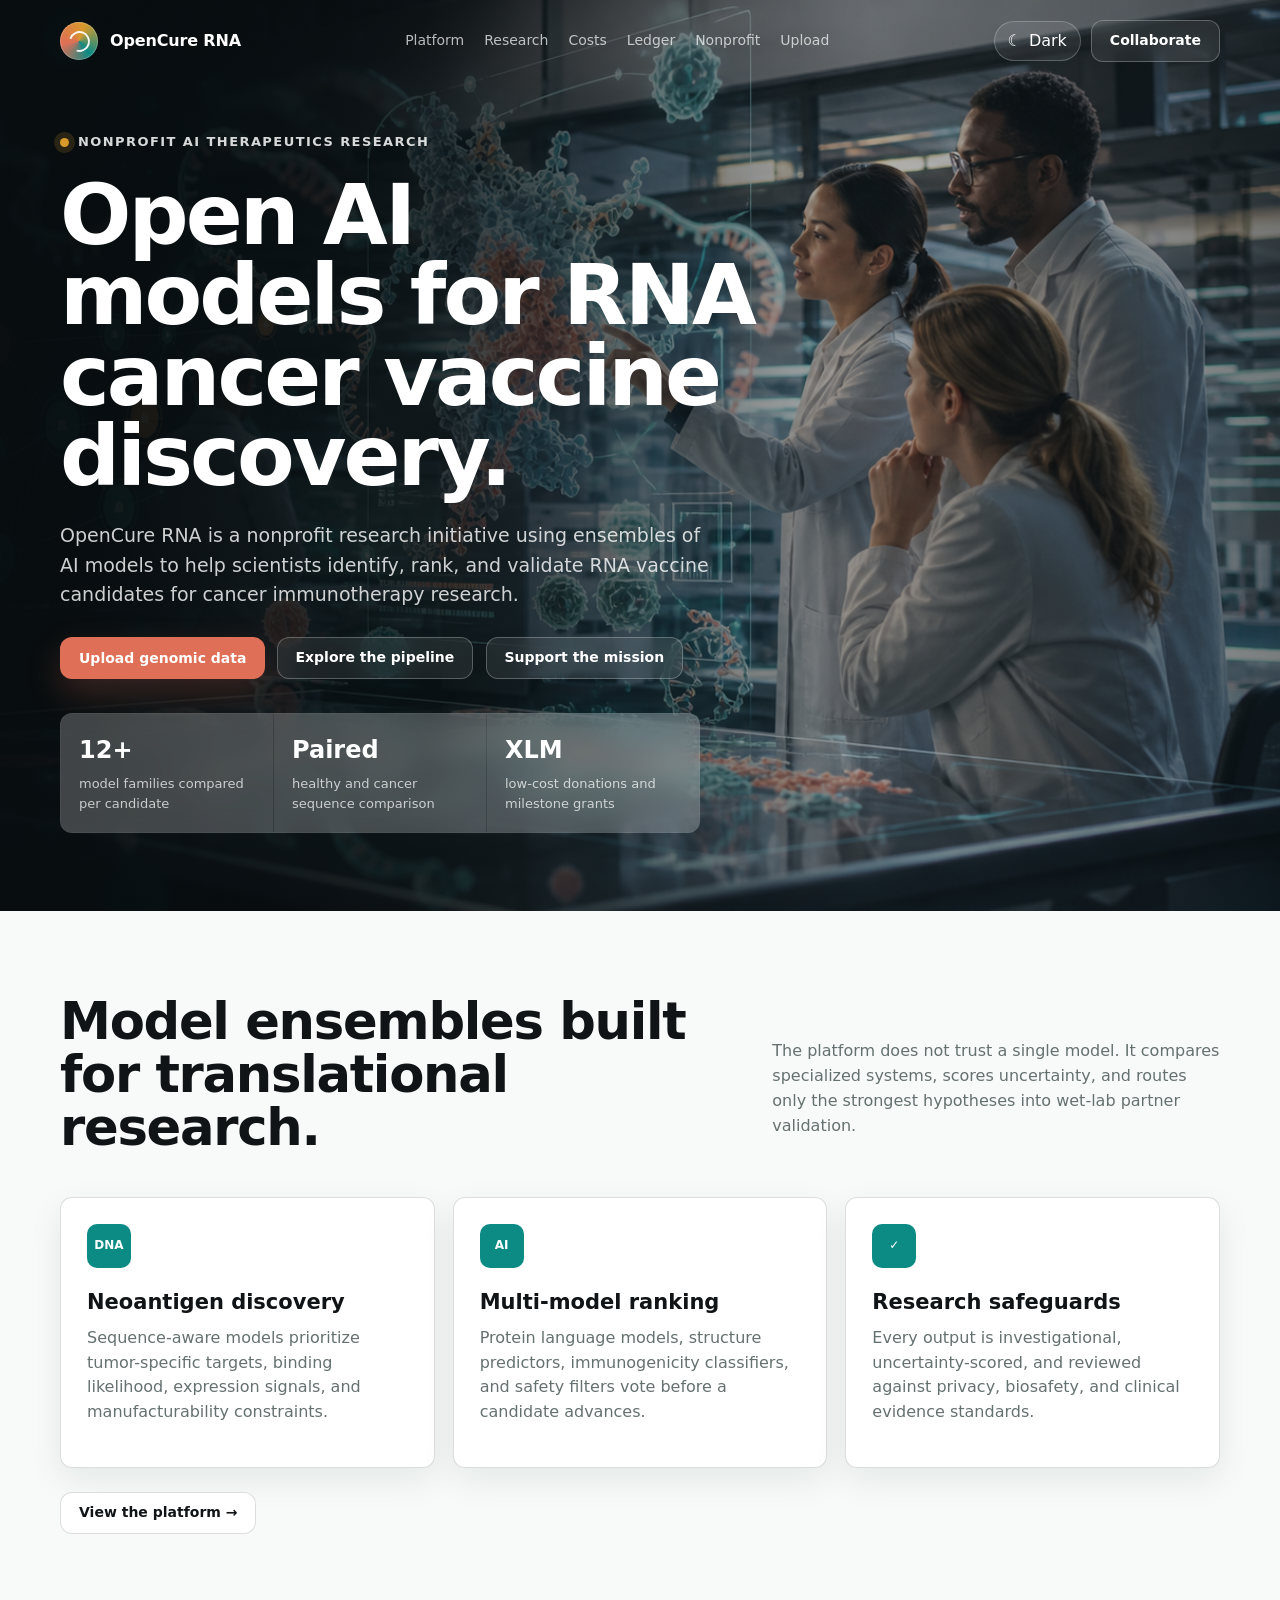
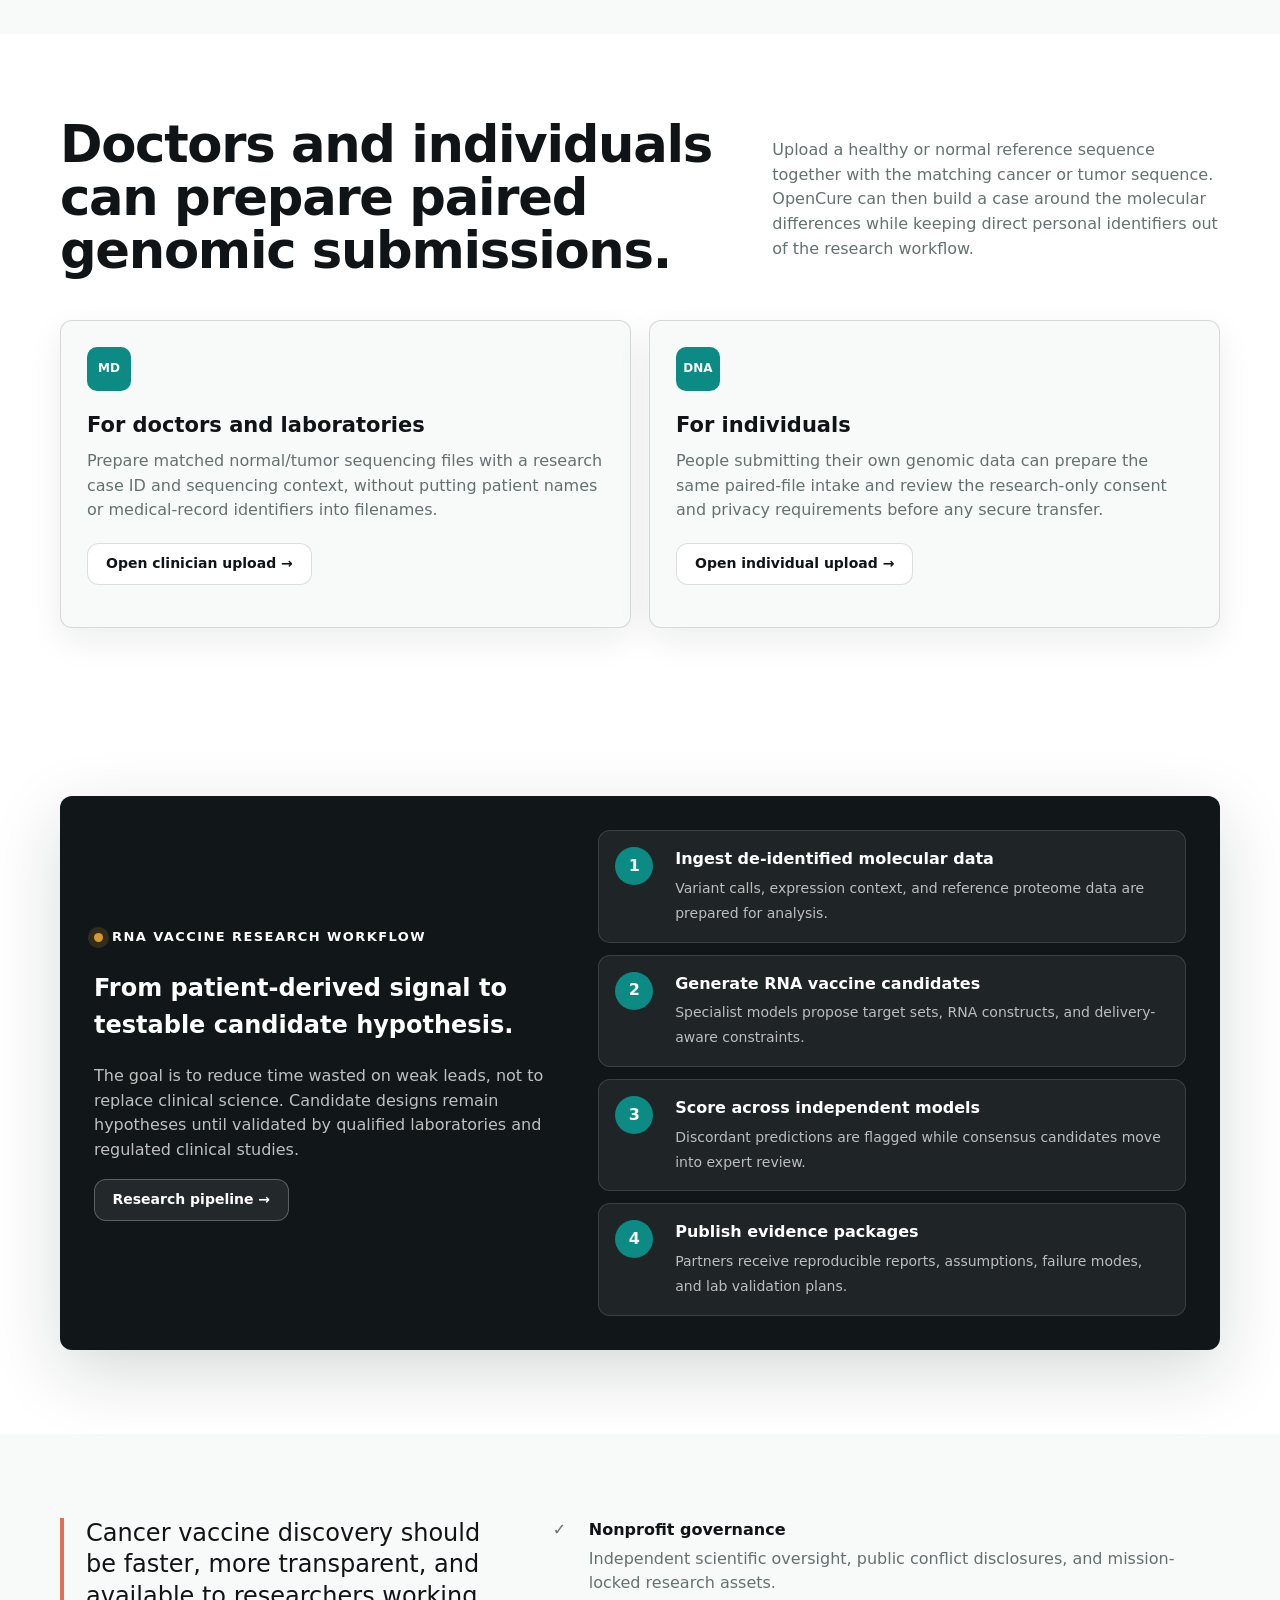
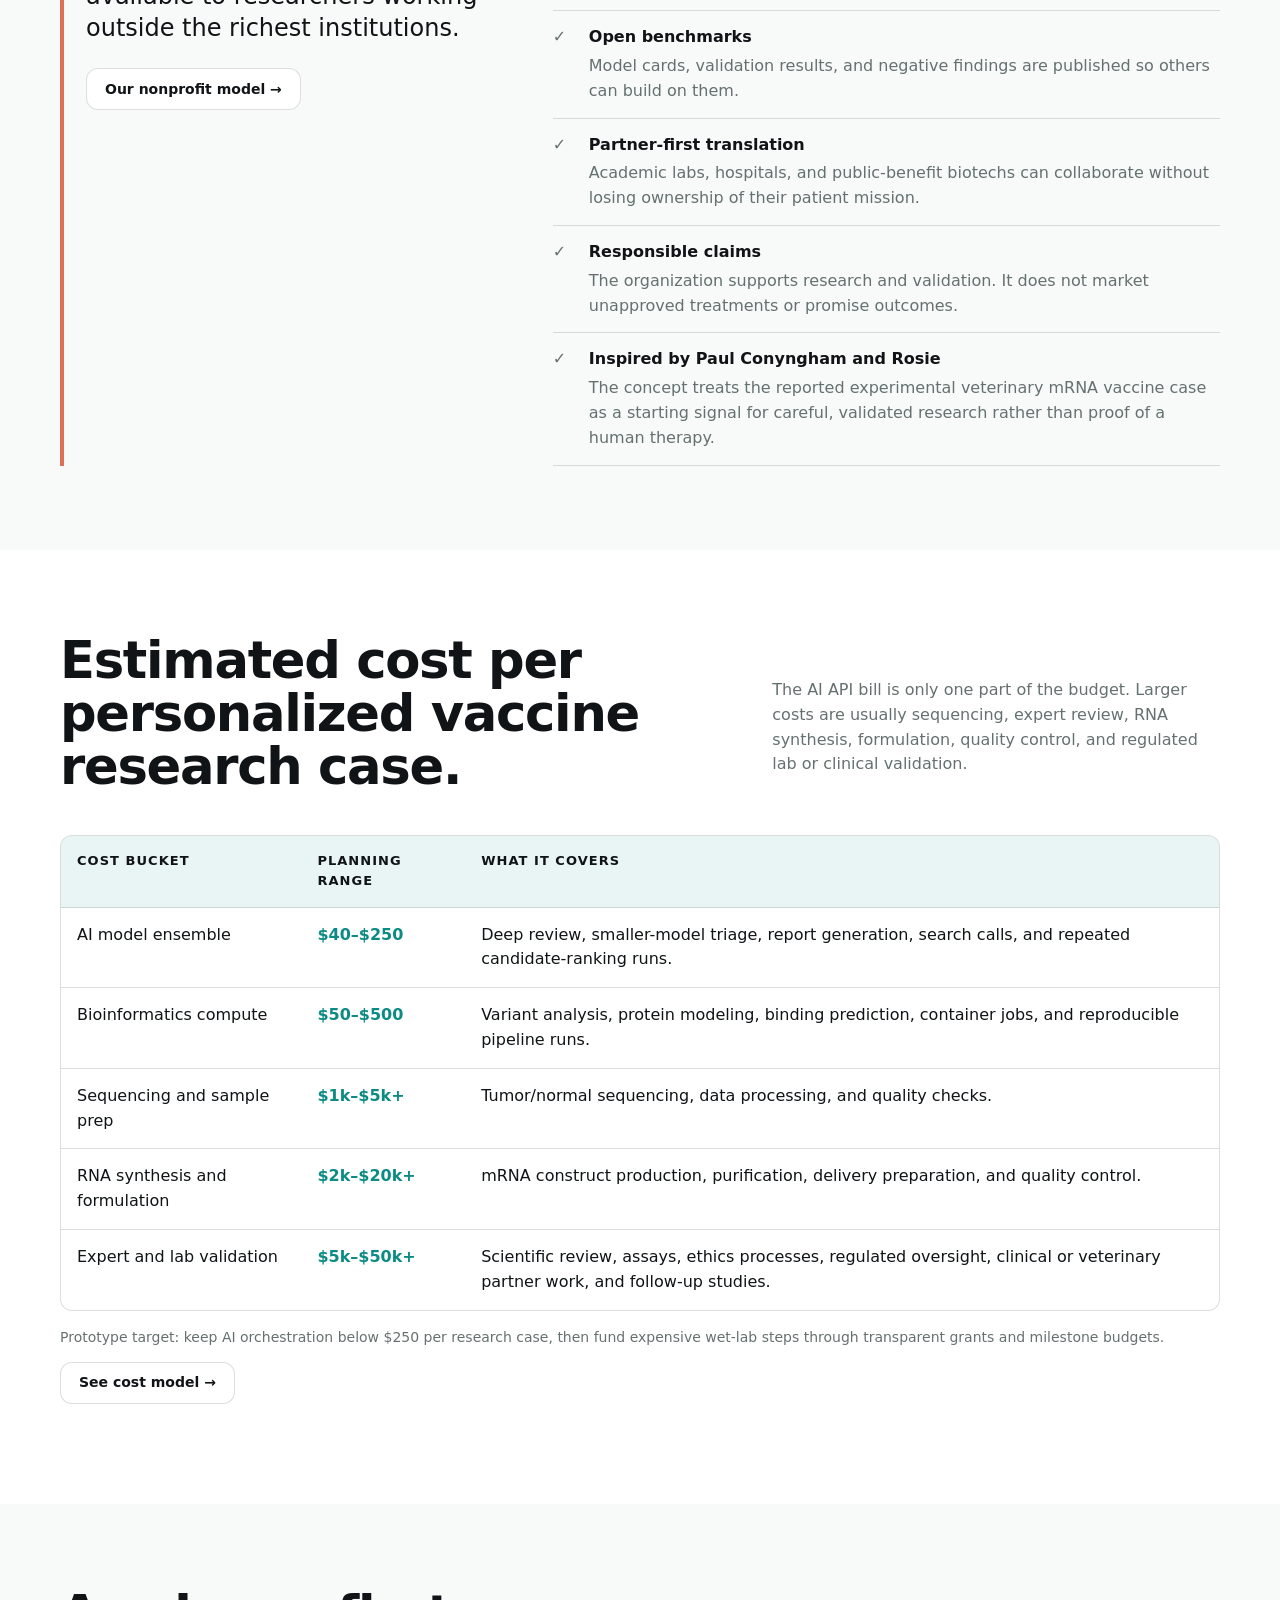
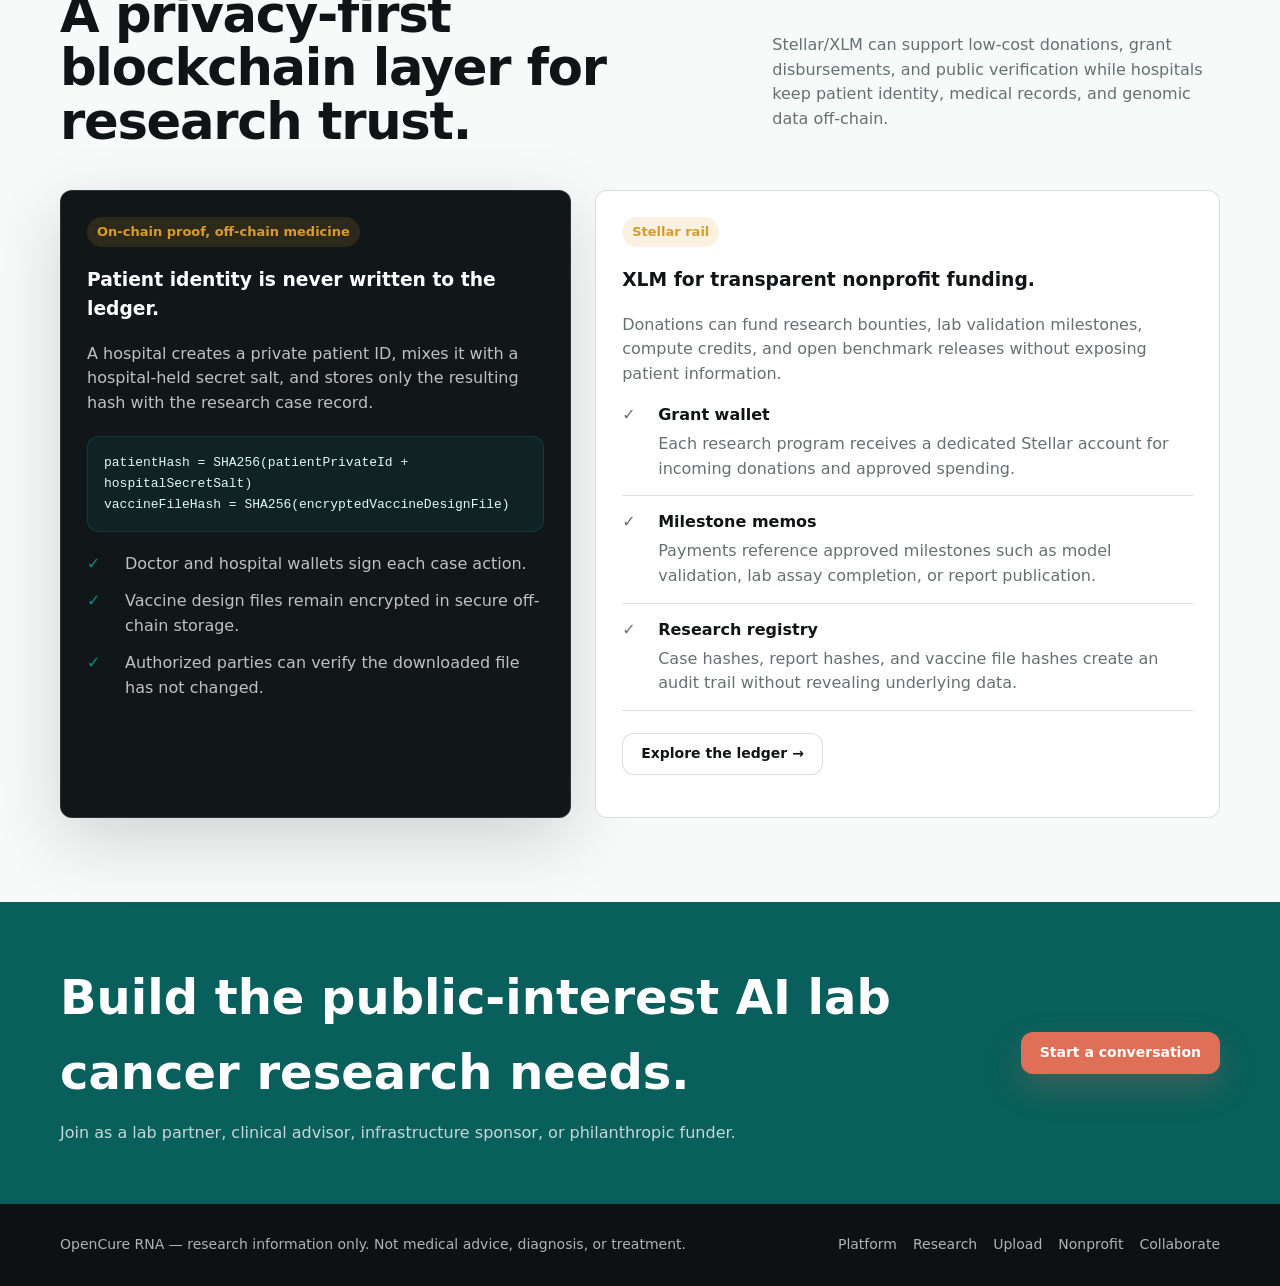
==== commit eb3edbcd: "Add genomic upload entry points" ====
--- a/index.html
+++ b/index.html
@@ -5,6 +5,7 @@
   <meta name="viewport" content="width=device-width, initial-scale=1">
   <title>OpenCure RNA | Nonprofit AI Cancer Vaccine Research</title>
   <meta name="description" content="OpenCure RNA is a nonprofit AI research initiative using model ensembles to accelerate RNA cancer vaccine discovery.">
+  <link rel="icon" type="image/svg+xml" href="/favicon.svg?v=2">
   <script>try{document.documentElement.dataset.theme=localStorage.getItem('opencure-theme')||(matchMedia('(prefers-color-scheme: dark)').matches?'dark':'light')}catch(e){document.documentElement.dataset.theme='light'}</script>
   <link rel="stylesheet" href="assets/site.css">
   <script defer src="assets/theme.js"></script>
@@ -20,6 +21,7 @@
         <a href="costs.html">Costs</a>
         <a href="ledger.html">Ledger</a>
         <a href="nonprofit.html">Nonprofit</a>
+        <a href="upload.html">Upload</a>
       </div>
       <div class="nav-actions">
         <button class="theme-toggle" type="button" data-theme-toggle><span data-theme-icon>☾</span><span class="theme-label" data-theme-label>Dark</span></button>
@@ -34,12 +36,13 @@
       <h1>Open AI models for RNA cancer vaccine discovery.</h1>
       <p>OpenCure RNA is a nonprofit research initiative using ensembles of AI models to help scientists identify, rank, and validate RNA vaccine candidates for cancer immunotherapy research.</p>
       <div class="hero-actions">
-        <a class="button primary" href="collaborate.html">Support the mission</a>
+        <a class="button primary" href="upload.html">Upload genomic data</a>
         <a class="button secondary" href="research.html">Explore the pipeline</a>
+        <a class="button secondary" href="collaborate.html">Support the mission</a>
       </div>
       <div class="hero-metrics" aria-label="Research model highlights">
         <div class="metric"><strong>12+</strong><span>model families compared per candidate</span></div>
-        <div class="metric"><strong>Hashed</strong><span>patient-linked research cases, not identities</span></div>
+        <div class="metric"><strong>Paired</strong><span>healthy and cancer sequence comparison</span></div>
         <div class="metric"><strong>XLM</strong><span>low-cost donations and milestone grants</span></div>
       </div>
     </div>
@@ -59,6 +62,19 @@
         <article class="card"><div class="icon">✓</div><h3>Research safeguards</h3><p>Every output is investigational, uncertainty-scored, and reviewed against privacy, biosafety, and clinical evidence standards.</p></article>
       </div>
       <p style="margin-top:24px"><a class="button outline" href="platform.html">View the platform →</a></p>
+    </div>
+  </section>
+
+  <section class="section alt">
+    <div class="shell">
+      <div class="section-head">
+        <h2>Doctors and individuals can prepare paired genomic submissions.</h2>
+        <p>Upload a healthy or normal reference sequence together with the matching cancer or tumor sequence. OpenCure can then build a case around the molecular differences while keeping direct personal identifiers out of the research workflow.</p>
+      </div>
+      <div class="grid two">
+        <article class="card"><div class="icon">MD</div><h3>For doctors and laboratories</h3><p>Prepare matched normal/tumor sequencing files with a research case ID and sequencing context, without putting patient names or medical-record identifiers into filenames.</p><p style="margin-top:20px"><a class="button outline" href="upload.html">Open clinician upload →</a></p></article>
+        <article class="card"><div class="icon">DNA</div><h3>For individuals</h3><p>People submitting their own genomic data can prepare the same paired-file intake and review the research-only consent and privacy requirements before any secure transfer.</p><p style="margin-top:20px"><a class="button outline" href="upload.html">Open individual upload →</a></p></article>
+      </div>
     </div>
   </section>
 
@@ -125,6 +141,6 @@
   </section>
 </main>
 
-<footer><div class="shell footer-inner"><span>OpenCure RNA — research information only. Not medical advice, diagnosis, or treatment.</span><div class="footer-links"><a href="platform.html">Platform</a><a href="research.html">Research</a><a href="nonprofit.html">Nonprofit</a><a href="collaborate.html">Collaborate</a></div></div></footer>
+<footer><div class="shell footer-inner"><span>OpenCure RNA — research information only. Not medical advice, diagnosis, or treatment.</span><div class="footer-links"><a href="platform.html">Platform</a><a href="research.html">Research</a><a href="upload.html">Upload</a><a href="nonprofit.html">Nonprofit</a><a href="collaborate.html">Collaborate</a></div></div></footer>
 </body>
 </html>
